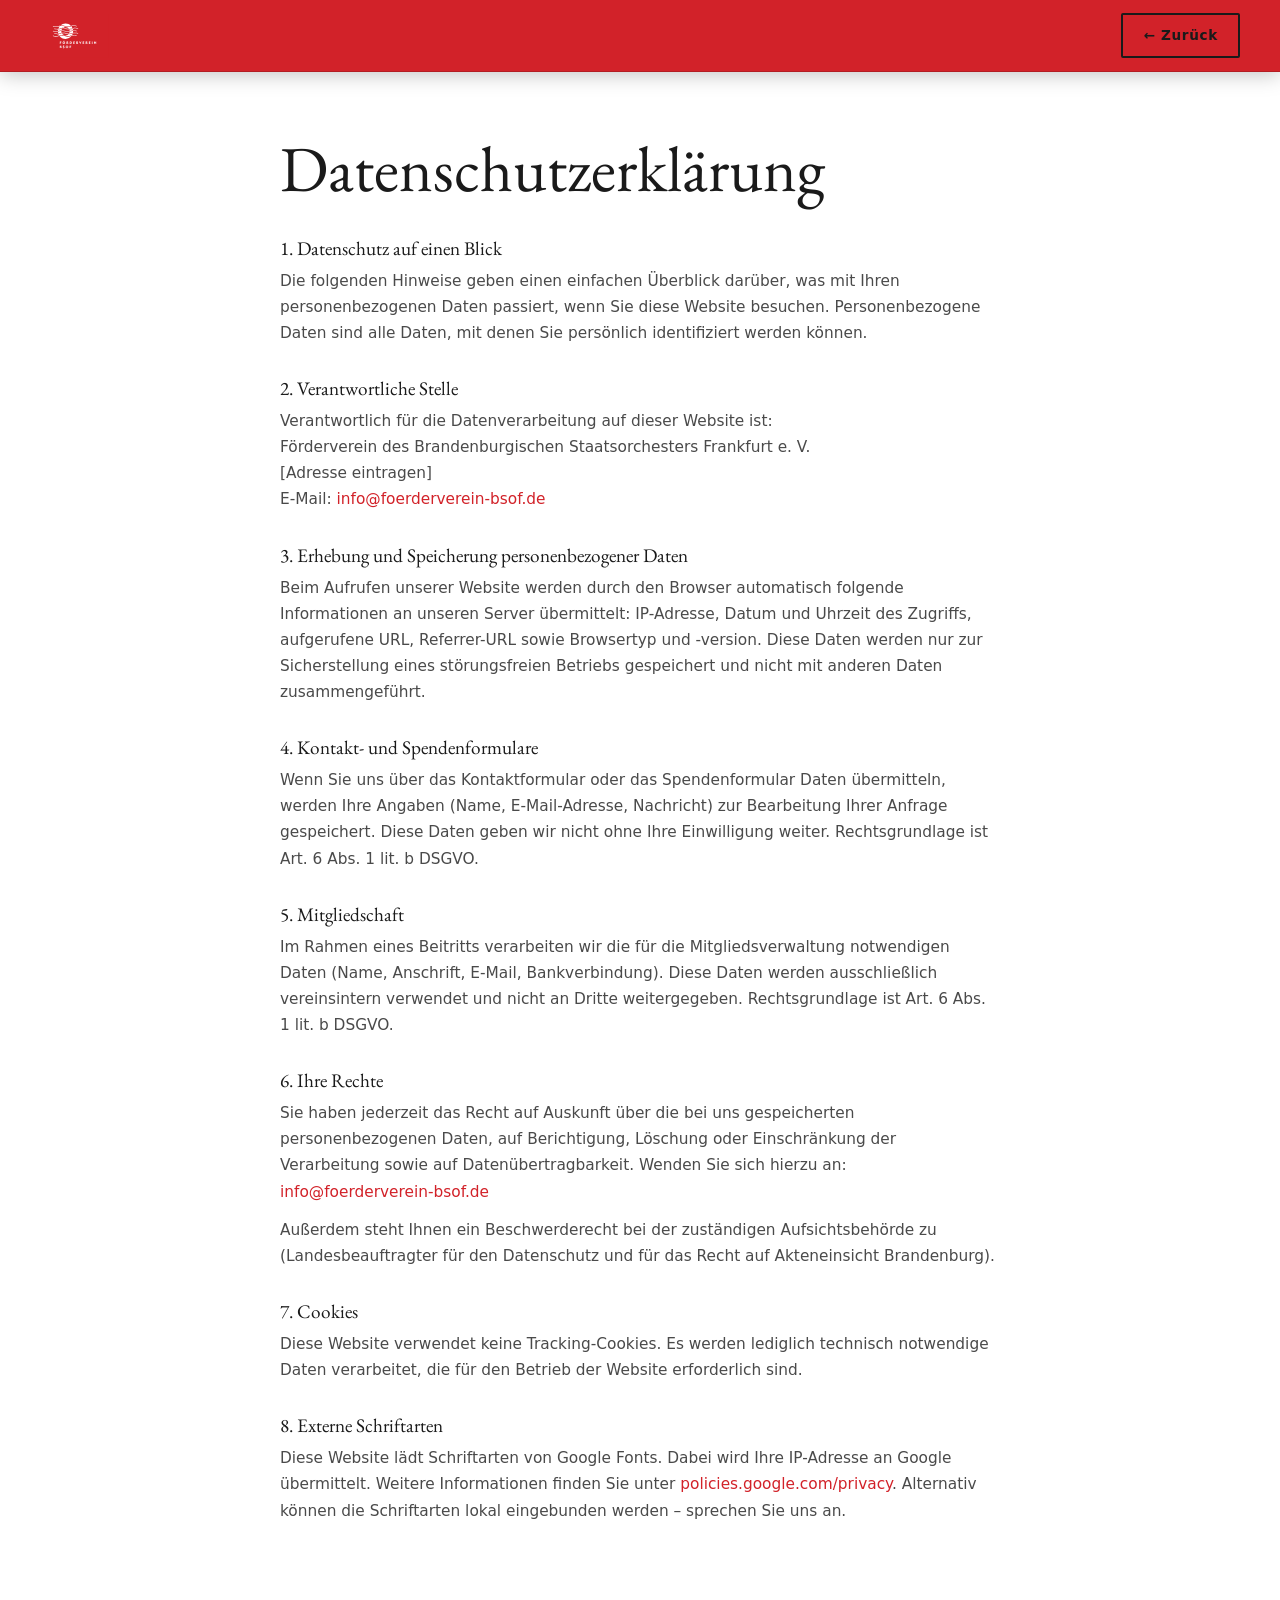
==== datenschutz.html @ 40643393 "Website erstellt" ====
<!DOCTYPE html>
<html lang="de">
<head>
  <meta charset="UTF-8">
  <meta name="viewport" content="width=device-width, initial-scale=1.0">
  <title>Datenschutz – Förderverein BSOF</title>
  <link rel="stylesheet" href="css/style.css">
  <link href="https://fonts.googleapis.com/css2?family=EB+Garamond:ital,wght@0,400;0,600;1,400&display=swap" rel="stylesheet">
  <style>
    h1, h2, h3 { font-family: 'EB Garamond', Georgia, serif; }
    .legal-page { padding-top: calc(var(--nav-h) + 60px); padding-bottom: 80px; }
    .legal-page h1 { margin-bottom: 2rem; }
    .legal-page h2 { font-size: 1.2rem; margin: 2rem 0 0.5rem; }
    .legal-page p { color: var(--mid); margin-bottom: 0.75rem; line-height: 1.7; }
    .legal-page a { color: var(--red); }
  </style>
</head>
<body>
<nav class="site-nav scrolled">
  <div class="container nav-inner">
    <a href="index.html" class="nav-logo">
      <img src="images/logo.svg" alt="Förderverein BSOF Logo" style="height:44px;width:auto;">
    </a>
    <a href="index.html" class="btn btn-outline-dark" style="font-size:0.85rem;padding:0.6rem 1.25rem;">← Zurück</a>
  </div>
</nav>

<main class="legal-page">
  <div class="container" style="max-width:720px;">
    <h1>Datenschutzerklärung</h1>

    <h2>1. Datenschutz auf einen Blick</h2>
    <p>Die folgenden Hinweise geben einen einfachen Überblick darüber, was mit Ihren personenbezogenen Daten passiert, wenn Sie diese Website besuchen. Personenbezogene Daten sind alle Daten, mit denen Sie persönlich identifiziert werden können.</p>

    <h2>2. Verantwortliche Stelle</h2>
    <p>Verantwortlich für die Datenverarbeitung auf dieser Website ist:<br>
       Förderverein des Brandenburgischen Staatsorchesters Frankfurt e. V.<br>
       [Adresse eintragen]<br>
       E-Mail: <a href="mailto:info@foerderverein-bsof.de">info@foerderverein-bsof.de</a></p>

    <h2>3. Erhebung und Speicherung personenbezogener Daten</h2>
    <p>Beim Aufrufen unserer Website werden durch den Browser automatisch folgende Informationen an unseren Server übermittelt: IP-Adresse, Datum und Uhrzeit des Zugriffs, aufgerufene URL, Referrer-URL sowie Browsertyp und -version. Diese Daten werden nur zur Sicherstellung eines störungsfreien Betriebs gespeichert und nicht mit anderen Daten zusammengeführt.</p>

    <h2>4. Kontakt- und Spendenformulare</h2>
    <p>Wenn Sie uns über das Kontaktformular oder das Spendenformular Daten übermitteln, werden Ihre Angaben (Name, E-Mail-Adresse, Nachricht) zur Bearbeitung Ihrer Anfrage gespeichert. Diese Daten geben wir nicht ohne Ihre Einwilligung weiter. Rechtsgrundlage ist Art. 6 Abs. 1 lit. b DSGVO.</p>

    <h2>5. Mitgliedschaft</h2>
    <p>Im Rahmen eines Beitritts verarbeiten wir die für die Mitgliedsverwaltung notwendigen Daten (Name, Anschrift, E-Mail, Bankverbindung). Diese Daten werden ausschließlich vereinsintern verwendet und nicht an Dritte weitergegeben. Rechtsgrundlage ist Art. 6 Abs. 1 lit. b DSGVO.</p>

    <h2>6. Ihre Rechte</h2>
    <p>Sie haben jederzeit das Recht auf Auskunft über die bei uns gespeicherten personenbezogenen Daten, auf Berichtigung, Löschung oder Einschränkung der Verarbeitung sowie auf Datenübertragbarkeit. Wenden Sie sich hierzu an: <a href="mailto:info@foerderverein-bsof.de">info@foerderverein-bsof.de</a></p>
    <p>Außerdem steht Ihnen ein Beschwerderecht bei der zuständigen Aufsichtsbehörde zu (Landesbeauftragter für den Datenschutz und für das Recht auf Akteneinsicht Brandenburg).</p>

    <h2>7. Cookies</h2>
    <p>Diese Website verwendet keine Tracking-Cookies. Es werden lediglich technisch notwendige Daten verarbeitet, die für den Betrieb der Website erforderlich sind.</p>

    <h2>8. Externe Schriftarten</h2>
    <p>Diese Website lädt Schriftarten von Google Fonts. Dabei wird Ihre IP-Adresse an Google übermittelt. Weitere Informationen finden Sie unter <a href="https://policies.google.com/privacy" target="_blank" rel="noopener">policies.google.com/privacy</a>. Alternativ können die Schriftarten lokal eingebunden werden – sprechen Sie uns an.</p>
  </div>
</main>
</body>
</html>
---- css/style.css ----
/* ============================================
   Förderverein BSOF – Stylesheet
   ============================================ */

/* ── Reset & Base ── */
*, *::before, *::after { box-sizing: border-box; margin: 0; padding: 0; }

:root {
  --red:        #d22229;
  --red-dark:   #a81920;
  --red-light:  #e83040;
  --cream:      #F5F0E8;
  --cream-dark: #EDE6D8;
  --dark:       #1A1A1A;
  --mid:        #4A4A4A;
  --light:      #9A9A9A;
  --white:      #FFFFFF;
  --border:     #D8D0C4;

  --font-serif:  'Georgia', 'Times New Roman', serif;
  --font-sans:   'Segoe UI', system-ui, -apple-system, sans-serif;

  --nav-h: 72px;
  --section-pad: clamp(60px, 8vw, 120px);
  --max-w: 1200px;
}

html { scroll-behavior: smooth; font-size: 16px; }

body {
  font-family: var(--font-sans);
  color: var(--dark);
  background: var(--white);
  line-height: 1.6;
  -webkit-font-smoothing: antialiased;
}

img { display: block; max-width: 100%; height: auto; }
a { color: inherit; text-decoration: none; }
ul { list-style: none; }

.container {
  width: min(var(--max-w), 100% - 48px);
  margin-inline: auto;
}

/* ── Typography ── */
h1, h2, h3 { font-family: var(--font-serif); line-height: 1.15; }
h1 { font-size: clamp(2.4rem, 5vw, 4rem); font-weight: 400; }
.hero-content h1 { font-size: clamp(3.2rem, 9vw, 7.5rem); line-height: 1.05; }
h2 { font-size: clamp(1.8rem, 3.5vw, 2.8rem); font-weight: 400; }
h3 { font-size: clamp(1.2rem, 2vw, 1.6rem); font-weight: 600; }
p  { font-size: clamp(0.95rem, 1.2vw, 1.05rem); color: var(--mid); }

.section-label {
  font-size: 0.8rem;
  font-weight: 700;
  letter-spacing: 0.15em;
  text-transform: uppercase;
  color: var(--red);
  display: block;
  margin-bottom: 1rem;
}

/* ── Buttons ── */
.btn {
  display: inline-flex;
  align-items: center;
  gap: 0.5rem;
  padding: 0.85rem 2rem;
  border-radius: 2px;
  font-family: var(--font-sans);
  font-size: 0.9rem;
  font-weight: 600;
  letter-spacing: 0.05em;
  cursor: pointer;
  border: 2px solid transparent;
  transition: all 0.2s ease;
  white-space: nowrap;
}
.btn-primary {
  background: var(--red);
  color: var(--white);
  border-color: var(--red);
}
.btn-primary:hover { background: var(--red-dark); border-color: var(--red-dark); }
.btn-outline {
  background: transparent;
  color: var(--white);
  border-color: var(--white);
}
.btn-outline:hover { background: var(--white); color: var(--red); }
.btn-outline-dark {
  background: transparent;
  color: var(--dark);
  border-color: var(--dark);
}
.btn-outline-dark:hover { background: var(--dark); color: var(--white); }

/* ── Navigation ── */
.site-nav {
  position: fixed;
  top: 0; left: 0; right: 0;
  height: var(--nav-h);
  z-index: 1000;
  background: var(--red);
  border-bottom: 1px solid rgba(0,0,0,0.15);
  transition: box-shadow 0.3s;
}
.site-nav.scrolled {
  box-shadow: 0 2px 20px rgba(0,0,0,0.25);
}
.nav-inner {
  height: 100%;
  display: flex;
  align-items: center;
  justify-content: space-between;
  gap: 2rem;
}
.nav-logo {
  display: flex;
  align-items: center;
  gap: 0.75rem;
  flex-shrink: 0;
}
.nav-logo img {
  height: 44px;
  width: auto;
}
.nav-links {
  display: flex;
  align-items: center;
  gap: 2rem;
}
.nav-links a {
  font-size: 0.88rem;
  font-weight: 500;
  color: rgba(255,255,255,0.85);
  letter-spacing: 0.02em;
  position: relative;
  padding-bottom: 2px;
  transition: color 0.2s;
}
.nav-links a::after {
  content: '';
  position: absolute;
  bottom: 0; left: 0;
  width: 0; height: 2px;
  background: rgba(255,255,255,0.8);
  transition: width 0.25s ease;
}
.nav-links a:hover, .nav-links a.active { color: var(--white); }
.nav-links a:hover::after, .nav-links a.active::after { width: 100%; }
.nav-cta { margin-left: 0.5rem; }
.nav-cta.btn-primary {
  background: var(--white);
  color: var(--red);
  border-color: var(--white);
}
.nav-cta.btn-primary:hover {
  background: var(--cream);
  border-color: var(--cream);
}

.nav-hamburger {
  display: none;
  flex-direction: column;
  gap: 5px;
  cursor: pointer;
  padding: 4px;
  background: none;
  border: none;
}
.nav-hamburger span {
  display: block;
  width: 24px; height: 2px;
  background: var(--white);
  transition: all 0.3s;
}
.nav-hamburger.open span:nth-child(1) { transform: translateY(7px) rotate(45deg); }
.nav-hamburger.open span:nth-child(2) { opacity: 0; }
.nav-hamburger.open span:nth-child(3) { transform: translateY(-7px) rotate(-45deg); }

/* ── Hero ── */
.hero {
  position: relative;
  min-height: 100dvh;
  display: flex;
  align-items: flex-end;
  padding-bottom: clamp(60px, 8vw, 100px);
  overflow: hidden;
  background: var(--dark);
}
/* hero-bg kept for fallback */
.hero-bg {
  position: absolute;
  inset: 0;
  object-fit: cover;
  width: 100%;
  height: 100%;
  opacity: 0.45;
}

/* ── Hero Slideshow ── */
.hero-slides {
  position: absolute;
  inset: 0;
}
.hero-slide {
  position: absolute;
  inset: 0;
  background-size: cover;
  background-position: center;
  opacity: 0;
  transition: opacity 1.2s ease;
}
.hero-slide.active { opacity: 0.75; }
.hero-overlay {
  position: absolute;
  inset: 0;
  background: linear-gradient(
    to bottom,
    rgba(26,26,26,0.05) 0%,
    rgba(26,26,26,0.25) 50%,
    rgba(26,26,26,0.65) 100%
  );
}
.hero-content {
  position: relative;
  z-index: 2;
  color: var(--white);
}
.hero-content .section-label { color: rgba(255,255,255,0.7); }
.hero-content h1 {
  color: var(--white);
  max-width: 800px;
  margin-bottom: 1.25rem;
}
.hero-content p {
  color: rgba(255,255,255,0.8);
  font-size: clamp(1rem, 1.5vw, 1.15rem);
  max-width: 560px;
  margin-bottom: 2.5rem;
}
.hero-actions { display: flex; gap: 1rem; flex-wrap: wrap; }
.hero-scroll {
  position: absolute;
  bottom: 2rem;
  left: 50%;
  transform: translateX(-50%);
  z-index: 2;
  display: flex;
  flex-direction: column;
  align-items: center;
  gap: 0.5rem;
  color: rgba(255,255,255,0.5);
  font-size: 0.75rem;
  letter-spacing: 0.1em;
  text-transform: uppercase;
  animation: bounce 2s infinite;
}
.hero-scroll svg { width: 20px; height: 20px; }
@keyframes bounce {
  0%,100% { transform: translateX(-50%) translateY(0); }
  50% { transform: translateX(-50%) translateY(8px); }
}

/* ── Intro Strip ── */
.intro-strip {
  background: var(--red);
  padding: 1.5rem 0;
  color: var(--white);
}
.intro-strip-inner {
  display: flex;
  align-items: center;
  justify-content: space-between;
  gap: 2rem;
  flex-wrap: wrap;
}
.intro-strip p {
  color: rgba(255,255,255,0.9);
  font-size: 1rem;
  font-style: italic;
}
.intro-strip .btn-outline { font-size: 0.85rem; padding: 0.65rem 1.5rem; }

/* ── Section Shared ── */
section { padding: var(--section-pad) 0; }
.section-header { margin-bottom: clamp(2rem, 4vw, 3.5rem); }
.section-header h2 { margin-bottom: 1rem; }
.section-header p { max-width: 640px; }
.section-header.centered { text-align: center; }
.section-header.centered p { margin-inline: auto; }
.divider {
  width: 48px; height: 3px;
  background: var(--red);
  margin: 1.25rem 0;
}
.centered .divider { margin-inline: auto; }

/* ── Über uns ── */
.ueber-uns { background: var(--cream); }
.ueber-grid {
  display: grid;
  grid-template-columns: 1fr 1fr;
  gap: clamp(3rem, 6vw, 6rem);
  align-items: center;
}
.ueber-image {
  position: relative;
}
.ueber-image img {
  width: 100%;
  aspect-ratio: 4/3;
  object-fit: cover;
}
.ueber-image-badge {
  position: absolute;
  bottom: -1.5rem;
  right: -1.5rem;
  background: var(--red);
  color: var(--white);
  padding: 1.25rem 1.5rem;
  font-family: var(--font-serif);
  text-align: center;
  line-height: 1.2;
}
.ueber-image-badge strong { display: block; font-size: 2.5rem; }
.ueber-image-badge span { font-size: 0.8rem; letter-spacing: 0.08em; text-transform: uppercase; }
.ueber-text p + p { margin-top: 1rem; }
.ueber-text .btn { margin-top: 2rem; }

/* ── Ziele ── */
.ziele { background: var(--white); }
.ziele-grid {
  display: grid;
  grid-template-columns: repeat(3, 1fr);
  gap: 2rem;
}
.ziel-card {
  padding: 2rem;
  border: 1px solid var(--border);
  border-top: 3px solid var(--red);
  transition: box-shadow 0.25s, transform 0.25s;
}
.ziel-card:hover {
  box-shadow: 0 8px 32px rgba(0,0,0,0.08);
  transform: translateY(-4px);
}
.ziel-icon {
  width: 48px; height: 48px;
  background: var(--cream);
  border-radius: 50%;
  display: flex;
  align-items: center;
  justify-content: center;
  margin-bottom: 1.25rem;
}
.ziel-icon svg { width: 24px; height: 24px; color: var(--red); }
.ziel-card h3 { font-size: 1.1rem; margin-bottom: 0.75rem; color: var(--dark); }
.ziel-card p { font-size: 0.9rem; }

/* ── Projekte ── */
.projekte { background: var(--cream); }
.projekte-grid {
  display: grid;
  grid-template-columns: repeat(2, 1fr);
  gap: 2rem;
}
.projekt-card {
  background: var(--white);
  overflow: hidden;
  transition: box-shadow 0.25s;
}
.projekt-card:hover { box-shadow: 0 12px 40px rgba(0,0,0,0.1); }
.projekt-card-img {
  aspect-ratio: 16/9;
  overflow: hidden;
  background: var(--cream-dark);
}
.projekt-card-img img {
  width: 100%; height: 100%;
  object-fit: cover;
  transition: transform 0.4s ease;
}
.projekt-card:hover .projekt-card-img img { transform: scale(1.04); }
.projekt-card-img-placeholder {
  width: 100%; height: 100%;
  display: flex;
  align-items: center;
  justify-content: center;
  background: var(--cream-dark);
}
.projekt-card-img-placeholder svg { width: 48px; height: 48px; color: var(--border); }
.projekt-card-body { padding: 1.75rem; }
.projekt-tag {
  display: inline-block;
  background: var(--cream);
  color: var(--red);
  font-size: 0.75rem;
  font-weight: 700;
  letter-spacing: 0.1em;
  text-transform: uppercase;
  padding: 0.3rem 0.75rem;
  margin-bottom: 0.85rem;
}
.projekt-card-body h3 { font-size: 1.25rem; margin-bottom: 0.75rem; }
.projekt-card-body p { font-size: 0.9rem; margin-bottom: 1.25rem; }
.projekt-link {
  font-size: 0.85rem;
  font-weight: 600;
  color: var(--red);
  display: inline-flex;
  align-items: center;
  gap: 0.4rem;
  transition: gap 0.2s;
}
.projekt-link:hover { gap: 0.7rem; }

/* ── Mitglied werden ── */
.mitglied { background: var(--dark); color: var(--white); }
.mitglied .section-header h2 { color: var(--white); }
.mitglied .section-label { color: rgba(255,255,255,0.5); }
.mitglied .divider { background: var(--red-light); }
.mitglied-intro { color: rgba(255,255,255,0.75); max-width: 640px; margin-bottom: 3rem; }
.mitglied-tiers {
  display: grid;
  grid-template-columns: repeat(3, 1fr);
  gap: 1.5rem;
  margin-bottom: 3rem;
}
.tier-card {
  background: rgba(255,255,255,0.05);
  border: 1px solid rgba(255,255,255,0.1);
  padding: 2rem;
  position: relative;
  transition: background 0.25s, border-color 0.25s;
}
.tier-card:hover { background: rgba(255,255,255,0.08); }
.tier-card.featured {
  background: var(--red);
  border-color: var(--red);
}
.tier-badge {
  position: absolute;
  top: -1px; right: 2rem;
  background: var(--white);
  color: var(--red);
  font-size: 0.7rem;
  font-weight: 700;
  letter-spacing: 0.1em;
  text-transform: uppercase;
  padding: 0.3rem 0.75rem;
}
.tier-name {
  font-family: var(--font-serif);
  font-size: 1.3rem;
  color: var(--white);
  margin-bottom: 0.5rem;
}
.tier-price {
  font-size: 2rem;
  font-weight: 700;
  color: var(--white);
  margin-bottom: 0.25rem;
}
.tier-price span { font-size: 1rem; font-weight: 400; opacity: 0.7; }
.tier-desc {
  color: rgba(255,255,255,0.6);
  font-size: 0.85rem;
  margin-bottom: 1.5rem;
  padding-bottom: 1.5rem;
  border-bottom: 1px solid rgba(255,255,255,0.1);
}
.tier-card.featured .tier-desc { border-color: rgba(255,255,255,0.25); }
.tier-benefits { display: flex; flex-direction: column; gap: 0.75rem; margin-bottom: 2rem; }
.tier-benefit {
  display: flex;
  align-items: flex-start;
  gap: 0.6rem;
  font-size: 0.88rem;
  color: rgba(255,255,255,0.8);
}
.tier-benefit svg { width: 16px; height: 16px; flex-shrink: 0; margin-top: 2px; color: var(--red-light); }
.tier-card.featured .tier-benefit svg { color: rgba(255,255,255,0.9); }
.tier-btn {
  display: block;
  width: 100%;
  text-align: center;
  padding: 0.85rem;
  border: 1px solid rgba(255,255,255,0.3);
  color: var(--white);
  font-size: 0.9rem;
  font-weight: 600;
  letter-spacing: 0.04em;
  transition: all 0.2s;
  background: transparent;
  cursor: pointer;
}
.tier-btn:hover { background: rgba(255,255,255,0.1); }
.tier-card.featured .tier-btn {
  background: var(--white);
  color: var(--red);
  border-color: var(--white);
}
.tier-card.featured .tier-btn:hover { background: var(--cream); }

/* ── Spenden ── */
.spenden {
  background: var(--cream);
  position: relative;
  overflow: hidden;
}
.spenden::before {
  content: '';
  position: absolute;
  top: 0; left: 0; right: 0;
  height: 4px;
  background: linear-gradient(to right, var(--red-dark), var(--red-light));
}
.spenden-grid {
  display: grid;
  grid-template-columns: 1fr 1fr;
  gap: clamp(3rem, 6vw, 6rem);
  align-items: start;
}
.spenden-amounts {
  display: grid;
  grid-template-columns: repeat(3, 1fr);
  gap: 0.75rem;
  margin: 1.5rem 0;
}
.amount-btn {
  padding: 0.85rem 0.5rem;
  border: 2px solid var(--border);
  background: var(--white);
  font-size: 1rem;
  font-weight: 600;
  color: var(--dark);
  cursor: pointer;
  text-align: center;
  transition: all 0.2s;
  font-family: var(--font-sans);
}
.amount-btn:hover, .amount-btn.active {
  border-color: var(--red);
  color: var(--red);
  background: rgba(176,16,32,0.04);
}
.spenden-form { display: flex; flex-direction: column; gap: 1rem; }
.form-group { display: flex; flex-direction: column; gap: 0.4rem; }
.form-group label {
  font-size: 0.85rem;
  font-weight: 600;
  color: var(--dark);
  letter-spacing: 0.03em;
}
.form-group input, .form-group select, .form-group textarea {
  padding: 0.85rem 1rem;
  border: 1px solid var(--border);
  background: var(--white);
  font-family: var(--font-sans);
  font-size: 0.95rem;
  color: var(--dark);
  outline: none;
  transition: border-color 0.2s;
  border-radius: 0;
  width: 100%;
}
.form-group input:focus, .form-group select:focus, .form-group textarea:focus {
  border-color: var(--red);
}
.form-row { display: grid; grid-template-columns: 1fr 1fr; gap: 1rem; }
.form-note { font-size: 0.8rem; color: var(--light); }
.spenden-info h3 { margin-bottom: 1rem; }
.spenden-info p { margin-bottom: 1rem; }
.spenden-facts {
  display: flex;
  flex-direction: column;
  gap: 1rem;
  margin-top: 2rem;
}
.spenden-fact {
  display: flex;
  gap: 1rem;
  align-items: flex-start;
}
.spenden-fact-num {
  font-family: var(--font-serif);
  font-size: 2rem;
  color: var(--red);
  line-height: 1;
  flex-shrink: 0;
  width: 3.5rem;
}
.spenden-fact-text h4 { font-size: 0.9rem; margin-bottom: 0.25rem; }
.spenden-fact-text p { font-size: 0.85rem; }

/* ── Grußwort ── */
.grusswort { background: var(--white); }
.grusswort-inner {
  display: grid;
  grid-template-columns: 1fr 2fr;
  gap: clamp(3rem, 6vw, 6rem);
  align-items: start;
}
.grusswort-person img {
  width: 100%;
  aspect-ratio: 3/4;
  object-fit: cover;
  margin-bottom: 1.25rem;
}
.grusswort-person-placeholder {
  width: 100%;
  aspect-ratio: 3/4;
  background: var(--cream);
  display: flex;
  align-items: center;
  justify-content: center;
  margin-bottom: 1.25rem;
}
.grusswort-person-placeholder svg { width: 64px; height: 64px; color: var(--border); }
.grusswort-person h4 { font-size: 1rem; margin-bottom: 0.25rem; }
.grusswort-person p { font-size: 0.85rem; }
.grusswort-quote {
  font-family: var(--font-serif);
  font-size: clamp(1.1rem, 2vw, 1.4rem);
  line-height: 1.6;
  color: var(--dark);
  font-style: italic;
  border-left: 3px solid var(--red);
  padding-left: 2rem;
  margin-bottom: 2rem;
}
.grusswort-text p + p { margin-top: 1rem; }
.grusswort-sig {
  margin-top: 2rem;
  font-style: italic;
  color: var(--mid);
}

/* ── Kontakt ── */
.kontakt { background: var(--cream); }
.kontakt-grid {
  display: grid;
  grid-template-columns: 1fr 1fr;
  gap: clamp(3rem, 6vw, 6rem);
}
.kontakt-info-block { margin-top: 2rem; }
.kontakt-info-block h4 {
  font-size: 0.8rem;
  font-weight: 700;
  letter-spacing: 0.12em;
  text-transform: uppercase;
  color: var(--red);
  margin-bottom: 0.5rem;
}
.kontakt-info-block p { font-size: 0.95rem; }
.kontakt-info-block a { color: var(--red); text-decoration: underline; }
.kontakt-form { display: flex; flex-direction: column; gap: 1rem; }
.kontakt-simple {
  display: grid;
  grid-template-columns: repeat(3, 1fr);
  gap: 2rem;
  margin-top: 2.5rem;
}
.kontakt-card {
  background: var(--white);
  border: 1px solid var(--border);
  border-radius: 8px;
  padding: 2rem 1.75rem;
}
.kontakt-card h4 {
  font-size: 0.75rem;
  font-weight: 700;
  letter-spacing: 0.1em;
  text-transform: uppercase;
  color: var(--red);
  margin-bottom: 0.75rem;
}
.kontakt-card p { font-size: 0.95rem; color: var(--mid); line-height: 1.7; }
.kontakt-card a { color: var(--red); text-decoration: underline; }
.kontakt-card--centered {
  display: flex;
  flex-direction: column;
  align-items: center;
  justify-content: center;
  text-align: center;
}
.kontakt-card-link {
  display: block;
  font-size: clamp(1rem, 2vw, 1.35rem);
  font-weight: 600;
  color: var(--red);
  text-decoration: none;
  word-break: break-all;
  margin-top: 0.5rem;
}
.kontakt-card-link:hover { text-decoration: underline; }

/* ── Footer ── */
.site-footer {
  background: var(--dark);
  color: var(--white);
  padding: 3rem 0 1.5rem;
}
.footer-top {
  display: grid;
  grid-template-columns: 1.5fr 1fr 1fr 1fr;
  gap: 2rem;
  padding-bottom: 2.5rem;
  border-bottom: 1px solid rgba(255,255,255,0.1);
  margin-bottom: 1.5rem;
}
.footer-brand img { height: 40px; margin-bottom: 1rem; }
.footer-brand p { font-size: 0.85rem; line-height: 1.6; max-width: 220px; }
.footer-col h5 {
  font-family: var(--font-serif);
  font-size: 0.95rem;
  color: var(--white);
  margin-bottom: 1rem;
}
.footer-col ul { display: flex; flex-direction: column; gap: 0.5rem; }
.footer-col ul a {
  font-size: 0.85rem;
  color: var(--white);
  transition: color 0.2s;
}
.footer-col ul a:hover { color: rgba(255,255,255,0.7); }
.footer-bottom {
  display: flex;
  align-items: center;
  justify-content: space-between;
  gap: 1rem;
  flex-wrap: wrap;
  font-size: 0.8rem;
}
.footer-bottom a { color: var(--white); transition: color 0.2s; }
.footer-bottom a:hover { color: rgba(255,255,255,0.7); }
.footer-legal { display: flex; gap: 1.5rem; }

/* ── Beitrittserklärung ── */
.beitritt-grid {
  display: grid;
  grid-template-columns: 1fr 1.2fr;
  gap: clamp(3rem, 6vw, 6rem);
  align-items: start;
}
.beitritt-info { color: rgba(255,255,255,0.8); }
.beitritt-info p { color: rgba(255,255,255,0.7); margin-bottom: 1rem; }
.beitritt-fee {
  background: rgba(255,255,255,0.08);
  border: 1px solid rgba(255,255,255,0.15);
  border-left: 3px solid var(--red-light);
  padding: 1.5rem;
  margin: 1.75rem 0;
}
.beitritt-fee .fee-amount {
  font-family: var(--font-serif);
  font-size: 3rem;
  color: var(--white);
  line-height: 1;
}
.beitritt-fee .fee-period { color: rgba(255,255,255,0.5); font-size: 0.9rem; }
.beitritt-fee .fee-note { color: rgba(255,255,255,0.6); font-size: 0.85rem; margin-top: 0.5rem; }
.beitritt-benefits { display: flex; flex-direction: column; gap: 0.7rem; margin-bottom: 1.75rem; }
.beitritt-benefit {
  display: flex; align-items: flex-start; gap: 0.6rem;
  color: rgba(255,255,255,0.75); font-size: 0.9rem;
}
.beitritt-benefit svg { width: 16px; height: 16px; flex-shrink: 0; margin-top: 3px; color: var(--red-light); }
.pdf-download {
  display: inline-flex;
  align-items: center;
  gap: 0.6rem;
  padding: 0.75rem 1.25rem;
  border: 1px solid rgba(255,255,255,0.25);
  color: rgba(255,255,255,0.8);
  font-size: 0.85rem;
  font-weight: 500;
  transition: all 0.2s;
  text-decoration: none;
}
.pdf-download:hover { background: rgba(255,255,255,0.08); color: var(--white); border-color: rgba(255,255,255,0.4); }
.pdf-download svg { width: 18px; height: 18px; flex-shrink: 0; }

.beitritt-form-wrap {
  background: rgba(255,255,255,0.05);
  border: 1px solid rgba(255,255,255,0.1);
  padding: 2rem;
}
.beitritt-form-title {
  font-family: var(--font-serif);
  font-size: 1.3rem;
  color: var(--white);
  margin-bottom: 1.5rem;
  padding-bottom: 1rem;
  border-bottom: 1px solid rgba(255,255,255,0.1);
}
.beitritt-form { display: flex; flex-direction: column; gap: 1rem; }
.beitritt-form .form-group label { color: rgba(255,255,255,0.7); }
.beitritt-form .form-group input {
  background: rgba(255,255,255,0.07);
  border-color: rgba(255,255,255,0.15);
  color: var(--white);
}
.beitritt-form .form-group input::placeholder { color: rgba(255,255,255,0.3); }
.beitritt-form .form-group input:focus { border-color: var(--red-light); background: rgba(255,255,255,0.1); }
.beitritt-konto {
  background: rgba(176,16,32,0.25);
  border: 1px solid rgba(176,16,32,0.4);
  padding: 1.25rem;
  margin-top: 0.5rem;
}
.beitritt-konto h5 {
  font-size: 0.75rem;
  font-weight: 700;
  letter-spacing: 0.12em;
  text-transform: uppercase;
  color: rgba(255,255,255,0.5);
  margin-bottom: 0.75rem;
}
.beitritt-konto-row {
  display: flex;
  justify-content: space-between;
  align-items: center;
  gap: 1rem;
  font-size: 0.88rem;
}
.beitritt-konto-row span:first-child { color: rgba(255,255,255,0.5); flex-shrink: 0; }
.beitritt-konto-row span:last-child { color: var(--white); font-weight: 600; text-align: right; font-family: monospace; letter-spacing: 0.05em; }
.beitritt-konto-row + .beitritt-konto-row { margin-top: 0.5rem; }
.beitritt-form .form-note { color: rgba(255,255,255,0.4); }

/* ── Bankverbindung Box (Spenden) ── */
.bank-box {
  background: var(--white);
  border: 1px solid var(--border);
  border-top: 3px solid var(--red);
  padding: 1.5rem;
  margin-top: 2rem;
}
.bank-box h4 {
  font-size: 0.75rem;
  font-weight: 700;
  letter-spacing: 0.12em;
  text-transform: uppercase;
  color: var(--red);
  margin-bottom: 1rem;
}
.bank-row {
  display: flex;
  justify-content: space-between;
  align-items: center;
  padding: 0.5rem 0;
  border-bottom: 1px solid var(--border);
  font-size: 0.9rem;
  gap: 1rem;
}
.bank-row:last-child { border-bottom: none; }
.bank-row .bank-label { color: var(--light); flex-shrink: 0; }
.bank-row .bank-value { font-weight: 600; color: var(--dark); text-align: right; font-family: monospace; letter-spacing: 0.04em; }
.bank-note { font-size: 0.8rem; color: var(--light); margin-top: 1rem; }

/* ── Simple Card Grid (Mitglied / Spenden) ── */
.simple-card-grid {
  display: grid;
  grid-template-columns: 1fr 1fr;
  gap: clamp(3rem, 6vw, 6rem);
  align-items: start;
}
.simple-intro {
  color: rgba(255,255,255,0.75);
  font-size: 1rem;
  margin-bottom: 1.5rem;
}
.info-card {
  background: rgba(255,255,255,0.05);
  border: 1px solid rgba(255,255,255,0.12);
  padding: 2rem;
}
.info-card--light {
  background: var(--white);
  border: 1px solid var(--border);
  border-top: 3px solid var(--red);
  padding: 2rem;
}
.info-card--light h3 { color: var(--dark); }
.info-card--light .bank-box { border: none; border-top: none; padding: 0; }

@media (max-width: 768px) {
  .simple-card-grid { grid-template-columns: 1fr; }
}

/* ── Wave Decoration ── */
.wave-deco {
  position: absolute;
  right: -2%;
  top: 8%;
  width: min(48%, 520px);
  opacity: 0.07;
  z-index: 1;
  pointer-events: none;
  color: var(--white);
}
.wave-deco svg { width: 100%; height: auto; }

.wave-divider {
  width: 100%;
  overflow: hidden;
  line-height: 0;
  color: var(--red);
}
.wave-divider svg { display: block; width: 100%; }

.section-wave-accent {
  position: absolute;
  right: 0; top: 0;
  width: min(300px, 30%);
  opacity: 0.04;
  pointer-events: none;
  color: var(--white);
}

/* ── Utility ── */
.sr-only {
  position: absolute; width: 1px; height: 1px;
  padding: 0; margin: -1px; overflow: hidden;
  clip: rect(0,0,0,0); border: 0;
}

/* ── Animations ── */
.fade-in {
  opacity: 0;
  transform: translateY(24px);
  transition: opacity 0.6s ease, transform 0.6s ease;
}
.fade-in.visible { opacity: 1; transform: none; }

/* ── Responsive ── */
@media (max-width: 1024px) {
  .ziele-grid { grid-template-columns: repeat(2, 1fr); }
  .mitglied-tiers { grid-template-columns: 1fr; max-width: 440px; }
  .footer-top { grid-template-columns: 1fr 1fr; }
}

@media (max-width: 768px) {
  :root { --nav-h: 64px; }
  .nav-links { display: none; flex-direction: column; position: absolute;
    top: var(--nav-h); left: 0; right: 0;
    background: var(--red); padding: 1.5rem 1.5rem;
    border-bottom: 1px solid rgba(255,255,255,0.15);
    gap: 1.25rem; box-shadow: 0 8px 24px rgba(0,0,0,0.2); }
  .nav-links.open { display: flex; }
  .nav-cta { display: none; }
  .nav-hamburger { display: flex; }

  .ueber-grid, .spenden-grid, .grusswort-inner,
  .kontakt-grid, .kontakt-simple, .projekte-grid, .beitritt-grid { grid-template-columns: 1fr; }
  .ueber-image-badge { bottom: -1rem; right: -0.5rem; }
  .ziele-grid { grid-template-columns: 1fr; }
  .spenden-amounts { grid-template-columns: repeat(3, 1fr); }
  .footer-top { grid-template-columns: 1fr 1fr; }
  .footer-brand { grid-column: 1/-1; }
  .intro-strip-inner { flex-direction: column; text-align: center; }
  .hero-actions { flex-direction: column; }
  .hero-actions .btn { width: 100%; justify-content: center; }
  .form-row { grid-template-columns: 1fr; }
}

@media (max-width: 480px) {
  .footer-top { grid-template-columns: 1fr; }
  .footer-legal { flex-direction: column; gap: 0.5rem; }
  .mitglied-tiers { max-width: 100%; }
}
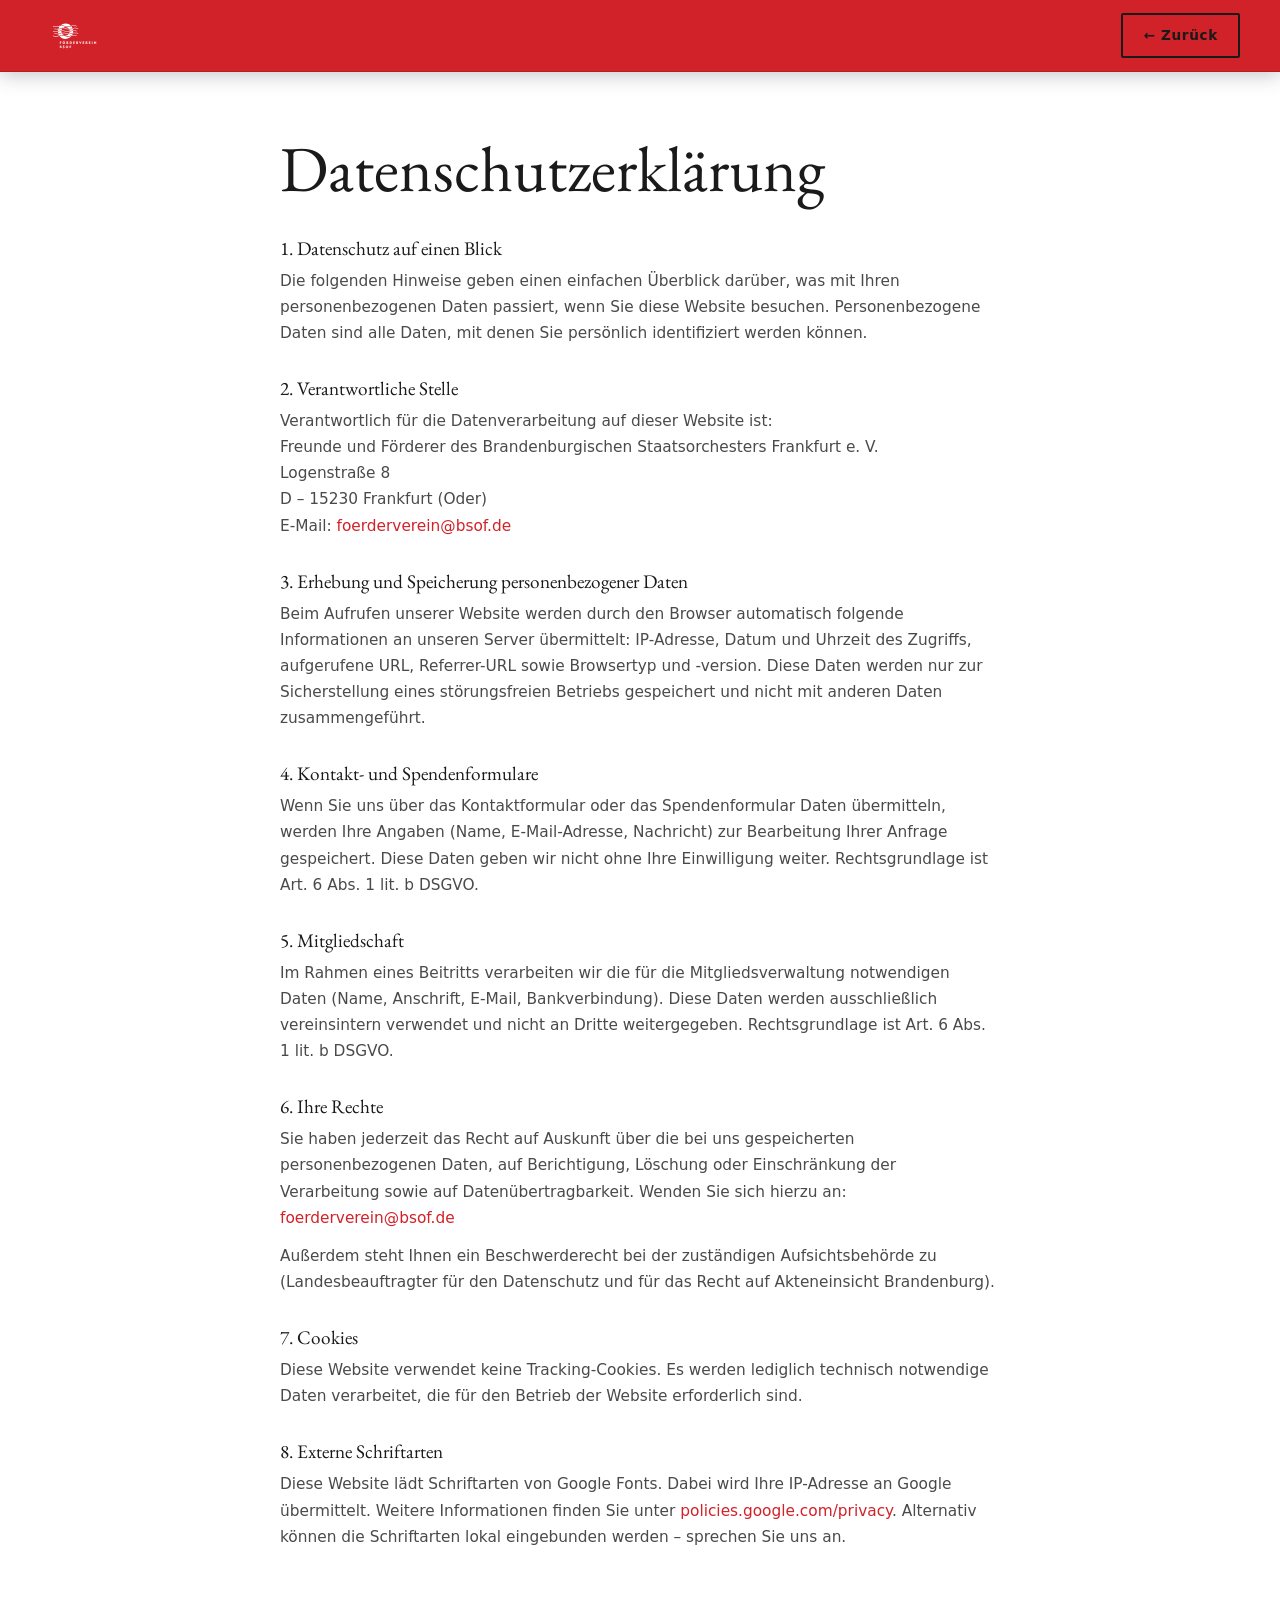
==== commit 25a7169a: "Handover update - Bugfixes: aria-expanded, kaputte Sätze, totes JS, E-Mail-Inkonsistenz - Adresse üb" ====
--- a/datenschutz.html
+++ b/datenschutz.html
@@ -34,9 +34,10 @@
 
     <h2>2. Verantwortliche Stelle</h2>
     <p>Verantwortlich für die Datenverarbeitung auf dieser Website ist:<br>
-       Förderverein des Brandenburgischen Staatsorchesters Frankfurt e. V.<br>
-       [Adresse eintragen]<br>
-       E-Mail: <a href="mailto:info@foerderverein-bsof.de">info@foerderverein-bsof.de</a></p>
+       Freunde und Förderer des Brandenburgischen Staatsorchesters Frankfurt e. V.<br>
+       Logenstraße 8<br>
+       D – 15230 Frankfurt (Oder)<br>
+       E-Mail: <a href="mailto:foerderverein@bsof.de">foerderverein@bsof.de</a></p>
 
     <h2>3. Erhebung und Speicherung personenbezogener Daten</h2>
     <p>Beim Aufrufen unserer Website werden durch den Browser automatisch folgende Informationen an unseren Server übermittelt: IP-Adresse, Datum und Uhrzeit des Zugriffs, aufgerufene URL, Referrer-URL sowie Browsertyp und -version. Diese Daten werden nur zur Sicherstellung eines störungsfreien Betriebs gespeichert und nicht mit anderen Daten zusammengeführt.</p>
@@ -48,7 +49,7 @@
     <p>Im Rahmen eines Beitritts verarbeiten wir die für die Mitgliedsverwaltung notwendigen Daten (Name, Anschrift, E-Mail, Bankverbindung). Diese Daten werden ausschließlich vereinsintern verwendet und nicht an Dritte weitergegeben. Rechtsgrundlage ist Art. 6 Abs. 1 lit. b DSGVO.</p>
 
     <h2>6. Ihre Rechte</h2>
-    <p>Sie haben jederzeit das Recht auf Auskunft über die bei uns gespeicherten personenbezogenen Daten, auf Berichtigung, Löschung oder Einschränkung der Verarbeitung sowie auf Datenübertragbarkeit. Wenden Sie sich hierzu an: <a href="mailto:info@foerderverein-bsof.de">info@foerderverein-bsof.de</a></p>
+    <p>Sie haben jederzeit das Recht auf Auskunft über die bei uns gespeicherten personenbezogenen Daten, auf Berichtigung, Löschung oder Einschränkung der Verarbeitung sowie auf Datenübertragbarkeit. Wenden Sie sich hierzu an: <a href="mailto:foerderverein@bsof.de">foerderverein@bsof.de</a></p>
     <p>Außerdem steht Ihnen ein Beschwerderecht bei der zuständigen Aufsichtsbehörde zu (Landesbeauftragter für den Datenschutz und für das Recht auf Akteneinsicht Brandenburg).</p>
 
     <h2>7. Cookies</h2>
--- a/css/style.css
+++ b/css/style.css
@@ -372,6 +372,7 @@
   background: var(--white);
   overflow: hidden;
   transition: box-shadow 0.25s;
+  position: relative;
 }
 .projekt-card:hover { box-shadow: 0 12px 40px rgba(0,0,0,0.1); }
 .projekt-card-img {
@@ -415,8 +416,16 @@
   align-items: center;
   gap: 0.4rem;
   transition: gap 0.2s;
+  text-decoration: none;
 }
 .projekt-link:hover { gap: 0.7rem; }
+/* Stretched link: ::after covers the entire .projekt-card (position:relative + overflow:hidden) */
+.projekt-link::after {
+  content: '';
+  position: absolute;
+  inset: 0;
+  z-index: 1;
+}
 
 /* ── Mitglied werden ── */
 .mitglied { background: var(--dark); color: var(--white); }
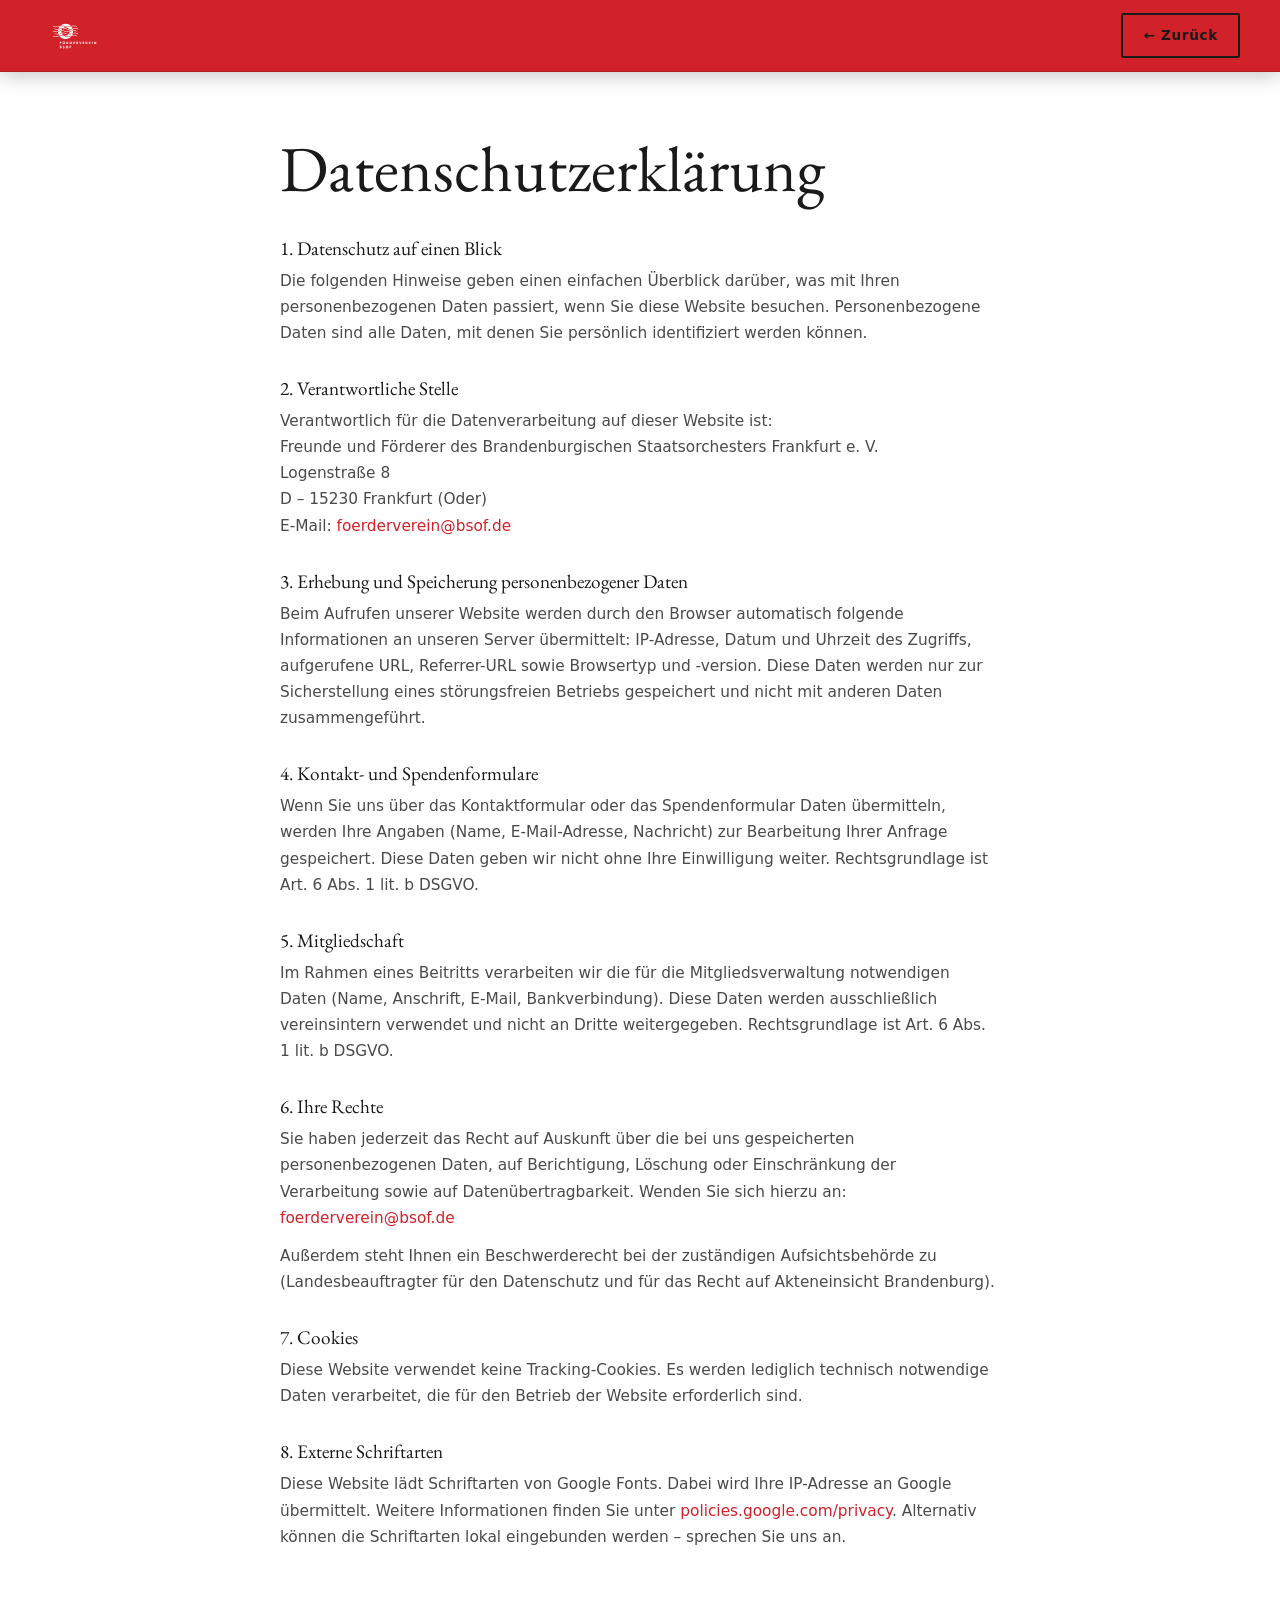
==== commit 20d2dda7: "Logo-Austausch, Hero-Optimierung & Spenden-Nav-Button - Neues Logo ohne Hintergrund in allen 10 HTML" ====
--- a/datenschutz.html
+++ b/datenschutz.html
@@ -19,7 +19,7 @@
 <nav class="site-nav scrolled">
   <div class="container nav-inner">
     <a href="index.html" class="nav-logo">
-      <img src="images/logo.svg" alt="Förderverein BSOF Logo" style="height:44px;width:auto;">
+      <img src="images/Logo%20ohne%20Hintergrund.svg" alt="Förderverein BSOF Logo" style="height:44px;width:auto;">
     </a>
     <a href="index.html" class="btn btn-outline-dark" style="font-size:0.85rem;padding:0.6rem 1.25rem;">← Zurück</a>
   </div>
--- a/css/style.css
+++ b/css/style.css
@@ -17,7 +17,7 @@
   --white:      #FFFFFF;
   --border:     #D8D0C4;
 
-  --font-serif:  'Georgia', 'Times New Roman', serif;
+  --font-serif:  'EB Garamond', 'Georgia', 'Times New Roman', serif;
   --font-sans:   'Segoe UI', system-ui, -apple-system, sans-serif;
 
   --nav-h: 72px;
@@ -25,7 +25,7 @@
   --max-w: 1200px;
 }
 
-html { scroll-behavior: smooth; font-size: 16px; }
+html { font-size: 16px; }
 
 body {
   font-family: var(--font-sans);
@@ -45,7 +45,11 @@
 }
 
 /* ── Typography ── */
-h1, h2, h3 { font-family: var(--font-serif); line-height: 1.15; }
+h1, h2, h3,
+.grusswort-quote,
+.footer-col h5,
+.ueber-image-badge { font-family: var(--font-serif); line-height: 1.15; }
+
 h1 { font-size: clamp(2.4rem, 5vw, 4rem); font-weight: 400; }
 .hero-content h1 { font-size: clamp(3.2rem, 9vw, 7.5rem); line-height: 1.05; }
 h2 { font-size: clamp(1.8rem, 3.5vw, 2.8rem); font-weight: 400; }
@@ -107,9 +111,7 @@
   border-bottom: 1px solid rgba(0,0,0,0.15);
   transition: box-shadow 0.3s;
 }
-.site-nav.scrolled {
-  box-shadow: 0 2px 20px rgba(0,0,0,0.25);
-}
+.site-nav.scrolled { box-shadow: 0 2px 20px rgba(0,0,0,0.25); }
 .nav-inner {
   height: 100%;
   display: flex;
@@ -123,10 +125,7 @@
   gap: 0.75rem;
   flex-shrink: 0;
 }
-.nav-logo img {
-  height: 44px;
-  width: auto;
-}
+.nav-logo img { height: 44px; width: auto; }
 .nav-links {
   display: flex;
   align-items: center;
@@ -151,7 +150,13 @@
 }
 .nav-links a:hover, .nav-links a.active { color: var(--white); }
 .nav-links a:hover::after, .nav-links a.active::after { width: 100%; }
-.nav-cta { margin-left: 0.5rem; }
+.nav-cta-group {
+  display: flex;
+  align-items: center;
+  gap: 0.5rem;
+  margin-left: 0.5rem;
+}
+.nav-cta { }
 .nav-cta.btn-primary {
   background: var(--white);
   color: var(--red);
@@ -161,7 +166,22 @@
   background: var(--cream);
   border-color: var(--cream);
 }
-
+.nav-cta-spenden {
+  border-color: rgba(255,255,255,0.7);
+  color: var(--white);
+}
+.nav-cta-spenden:hover {
+  background: rgba(255,255,255,0.15);
+  border-color: var(--white);
+}
+.site-nav.scrolled .nav-cta-spenden {
+  border-color: var(--red);
+  color: var(--red);
+}
+.site-nav.scrolled .nav-cta-spenden:hover {
+  background: var(--red);
+  color: var(--white);
+}
 .nav-hamburger {
   display: none;
   flex-direction: column;
@@ -191,21 +211,7 @@
   overflow: hidden;
   background: var(--dark);
 }
-/* hero-bg kept for fallback */
-.hero-bg {
-  position: absolute;
-  inset: 0;
-  object-fit: cover;
-  width: 100%;
-  height: 100%;
-  opacity: 0.45;
-}
-
-/* ── Hero Slideshow ── */
-.hero-slides {
-  position: absolute;
-  inset: 0;
-}
+.hero-slides { position: absolute; inset: 0; }
 .hero-slide {
   position: absolute;
   inset: 0;
@@ -231,6 +237,13 @@
   color: var(--white);
 }
 .hero-content .section-label { color: rgba(255,255,255,0.7); }
+.hero-logo {
+  height: 56px;
+  width: auto;
+  display: block;
+  opacity: 0.80;
+  margin-bottom: 1.25rem;
+}
 .hero-content h1 {
   color: var(--white);
   max-width: 800px;
@@ -262,8 +275,21 @@
 .hero-scroll svg { width: 20px; height: 20px; }
 @keyframes bounce {
   0%,100% { transform: translateX(-50%) translateY(0); }
-  50% { transform: translateX(-50%) translateY(8px); }
-}
+  50%      { transform: translateX(-50%) translateY(8px); }
+}
+
+/* ── Wave Decoration ── */
+.wave-deco {
+  position: absolute;
+  right: -2%;
+  top: 8%;
+  width: min(48%, 520px);
+  opacity: 0.07;
+  z-index: 1;
+  pointer-events: none;
+  color: var(--white);
+}
+.wave-deco svg { width: 100%; height: auto; }
 
 /* ── Intro Strip ── */
 .intro-strip {
@@ -307,9 +333,7 @@
   gap: clamp(3rem, 6vw, 6rem);
   align-items: center;
 }
-.ueber-image {
-  position: relative;
-}
+.ueber-image { position: relative; }
 .ueber-image img {
   width: 100%;
   aspect-ratio: 4/3;
@@ -325,6 +349,15 @@
   font-family: var(--font-serif);
   text-align: center;
   line-height: 1.2;
+}
+.ueber-image-badge em.badge-since {
+  font-style: normal;
+  font-size: 0.7rem;
+  letter-spacing: 0.12em;
+  text-transform: uppercase;
+  opacity: 0.75;
+  display: block;
+  margin-bottom: 0.15rem;
 }
 .ueber-image-badge strong { display: block; font-size: 2.5rem; }
 .ueber-image-badge span { font-size: 0.8rem; letter-spacing: 0.08em; text-transform: uppercase; }
@@ -365,7 +398,7 @@
 .projekte { background: var(--cream); }
 .projekte-grid {
   display: grid;
-  grid-template-columns: repeat(2, 1fr);
+  grid-template-columns: repeat(3, 1fr);
   gap: 2rem;
 }
 .projekt-card {
@@ -419,7 +452,7 @@
   text-decoration: none;
 }
 .projekt-link:hover { gap: 0.7rem; }
-/* Stretched link: ::after covers the entire .projekt-card (position:relative + overflow:hidden) */
+/* Stretched link – ::after covers the entire .projekt-card */
 .projekt-link::after {
   content: '';
   position: absolute;
@@ -432,88 +465,29 @@
 .mitglied .section-header h2 { color: var(--white); }
 .mitglied .section-label { color: rgba(255,255,255,0.5); }
 .mitglied .divider { background: var(--red-light); }
-.mitglied-intro { color: rgba(255,255,255,0.75); max-width: 640px; margin-bottom: 3rem; }
-.mitglied-tiers {
-  display: grid;
-  grid-template-columns: repeat(3, 1fr);
-  gap: 1.5rem;
-  margin-bottom: 3rem;
-}
-.tier-card {
-  background: rgba(255,255,255,0.05);
-  border: 1px solid rgba(255,255,255,0.1);
-  padding: 2rem;
-  position: relative;
-  transition: background 0.25s, border-color 0.25s;
-}
-.tier-card:hover { background: rgba(255,255,255,0.08); }
-.tier-card.featured {
-  background: var(--red);
-  border-color: var(--red);
-}
-.tier-badge {
-  position: absolute;
-  top: -1px; right: 2rem;
-  background: var(--white);
-  color: var(--red);
-  font-size: 0.7rem;
-  font-weight: 700;
-  letter-spacing: 0.1em;
-  text-transform: uppercase;
-  padding: 0.3rem 0.75rem;
-}
-.tier-name {
+
+/* ── Beitrittsbereich ── */
+.beitritt-fee {
+  background: rgba(255,255,255,0.08);
+  border: 1px solid rgba(255,255,255,0.15);
+  border-left: 3px solid var(--red-light);
+  padding: 1.5rem;
+  margin: 1.75rem 0;
+}
+.beitritt-fee .fee-amount {
   font-family: var(--font-serif);
-  font-size: 1.3rem;
-  color: var(--white);
-  margin-bottom: 0.5rem;
-}
-.tier-price {
-  font-size: 2rem;
-  font-weight: 700;
-  color: var(--white);
-  margin-bottom: 0.25rem;
-}
-.tier-price span { font-size: 1rem; font-weight: 400; opacity: 0.7; }
-.tier-desc {
-  color: rgba(255,255,255,0.6);
-  font-size: 0.85rem;
-  margin-bottom: 1.5rem;
-  padding-bottom: 1.5rem;
-  border-bottom: 1px solid rgba(255,255,255,0.1);
-}
-.tier-card.featured .tier-desc { border-color: rgba(255,255,255,0.25); }
-.tier-benefits { display: flex; flex-direction: column; gap: 0.75rem; margin-bottom: 2rem; }
-.tier-benefit {
-  display: flex;
-  align-items: flex-start;
-  gap: 0.6rem;
-  font-size: 0.88rem;
-  color: rgba(255,255,255,0.8);
-}
-.tier-benefit svg { width: 16px; height: 16px; flex-shrink: 0; margin-top: 2px; color: var(--red-light); }
-.tier-card.featured .tier-benefit svg { color: rgba(255,255,255,0.9); }
-.tier-btn {
-  display: block;
-  width: 100%;
-  text-align: center;
-  padding: 0.85rem;
-  border: 1px solid rgba(255,255,255,0.3);
-  color: var(--white);
-  font-size: 0.9rem;
-  font-weight: 600;
-  letter-spacing: 0.04em;
-  transition: all 0.2s;
-  background: transparent;
-  cursor: pointer;
-}
-.tier-btn:hover { background: rgba(255,255,255,0.1); }
-.tier-card.featured .tier-btn {
-  background: var(--white);
-  color: var(--red);
-  border-color: var(--white);
-}
-.tier-card.featured .tier-btn:hover { background: var(--cream); }
+  font-size: 3rem;
+  color: var(--white);
+  line-height: 1;
+}
+.beitritt-fee .fee-period { color: rgba(255,255,255,0.5); font-size: 0.9rem; }
+.beitritt-fee .fee-note { color: rgba(255,255,255,0.6); font-size: 0.85rem; margin-top: 0.5rem; }
+.beitritt-benefits { display: flex; flex-direction: column; gap: 0.7rem; margin-bottom: 1.75rem; }
+.beitritt-benefit {
+  display: flex; align-items: flex-start; gap: 0.6rem;
+  color: rgba(255,255,255,0.75); font-size: 0.9rem;
+}
+.beitritt-benefit svg { width: 16px; height: 16px; flex-shrink: 0; margin-top: 3px; color: var(--red-light); }
 
 /* ── Spenden ── */
 .spenden {
@@ -528,83 +502,62 @@
   height: 4px;
   background: linear-gradient(to right, var(--red-dark), var(--red-light));
 }
-.spenden-grid {
+
+/* ── Bankverbindung Box ── */
+.bank-box {
+  background: var(--white);
+  border: 1px solid var(--border);
+  border-top: 3px solid var(--red);
+  padding: 1.5rem;
+  margin-top: 2rem;
+}
+.bank-box h4 {
+  font-size: 0.75rem;
+  font-weight: 700;
+  letter-spacing: 0.12em;
+  text-transform: uppercase;
+  color: var(--red);
+  margin-bottom: 1rem;
+}
+.bank-row {
+  display: flex;
+  justify-content: space-between;
+  align-items: center;
+  padding: 0.5rem 0;
+  border-bottom: 1px solid var(--border);
+  font-size: 0.9rem;
+  gap: 1rem;
+}
+.bank-row:last-child { border-bottom: none; }
+.bank-row .bank-label { color: var(--light); flex-shrink: 0; }
+.bank-row .bank-value { font-weight: 600; color: var(--dark); text-align: right; font-family: monospace; letter-spacing: 0.04em; }
+.bank-note { font-size: 0.8rem; color: var(--light); margin-top: 1rem; }
+
+/* ── Simple Card Grid (Mitglied / Spenden) ── */
+.simple-card-grid {
   display: grid;
   grid-template-columns: 1fr 1fr;
   gap: clamp(3rem, 6vw, 6rem);
   align-items: start;
 }
-.spenden-amounts {
-  display: grid;
-  grid-template-columns: repeat(3, 1fr);
-  gap: 0.75rem;
-  margin: 1.5rem 0;
-}
-.amount-btn {
-  padding: 0.85rem 0.5rem;
-  border: 2px solid var(--border);
+.simple-intro {
+  color: rgba(255,255,255,0.75);
+  font-size: 1rem;
+  margin-bottom: 1.5rem;
+}
+.info-card {
+  background: rgba(255,255,255,0.05);
+  border: 1px solid rgba(255,255,255,0.12);
+  padding: 2rem;
+}
+.info-card--light {
   background: var(--white);
-  font-size: 1rem;
-  font-weight: 600;
-  color: var(--dark);
-  cursor: pointer;
-  text-align: center;
-  transition: all 0.2s;
-  font-family: var(--font-sans);
-}
-.amount-btn:hover, .amount-btn.active {
-  border-color: var(--red);
-  color: var(--red);
-  background: rgba(176,16,32,0.04);
-}
-.spenden-form { display: flex; flex-direction: column; gap: 1rem; }
-.form-group { display: flex; flex-direction: column; gap: 0.4rem; }
-.form-group label {
-  font-size: 0.85rem;
-  font-weight: 600;
-  color: var(--dark);
-  letter-spacing: 0.03em;
-}
-.form-group input, .form-group select, .form-group textarea {
-  padding: 0.85rem 1rem;
   border: 1px solid var(--border);
-  background: var(--white);
-  font-family: var(--font-sans);
-  font-size: 0.95rem;
-  color: var(--dark);
-  outline: none;
-  transition: border-color 0.2s;
-  border-radius: 0;
-  width: 100%;
-}
-.form-group input:focus, .form-group select:focus, .form-group textarea:focus {
-  border-color: var(--red);
-}
-.form-row { display: grid; grid-template-columns: 1fr 1fr; gap: 1rem; }
-.form-note { font-size: 0.8rem; color: var(--light); }
-.spenden-info h3 { margin-bottom: 1rem; }
-.spenden-info p { margin-bottom: 1rem; }
-.spenden-facts {
-  display: flex;
-  flex-direction: column;
-  gap: 1rem;
-  margin-top: 2rem;
-}
-.spenden-fact {
-  display: flex;
-  gap: 1rem;
-  align-items: flex-start;
-}
-.spenden-fact-num {
-  font-family: var(--font-serif);
-  font-size: 2rem;
-  color: var(--red);
-  line-height: 1;
-  flex-shrink: 0;
-  width: 3.5rem;
-}
-.spenden-fact-text h4 { font-size: 0.9rem; margin-bottom: 0.25rem; }
-.spenden-fact-text p { font-size: 0.85rem; }
+  border-top: 3px solid var(--red);
+  padding: 2rem;
+}
+.info-card--light h3 { color: var(--dark); }
+.info-card--light .bank-box { border: none; border-top: none; padding: 0; }
 
 /* ── Grußwort ── */
 .grusswort { background: var(--white); }
@@ -633,7 +586,6 @@
 .grusswort-person h4 { font-size: 1rem; margin-bottom: 0.25rem; }
 .grusswort-person p { font-size: 0.85rem; }
 .grusswort-quote {
-  font-family: var(--font-serif);
   font-size: clamp(1.1rem, 2vw, 1.4rem);
   line-height: 1.6;
   color: var(--dark);
@@ -651,23 +603,6 @@
 
 /* ── Kontakt ── */
 .kontakt { background: var(--cream); }
-.kontakt-grid {
-  display: grid;
-  grid-template-columns: 1fr 1fr;
-  gap: clamp(3rem, 6vw, 6rem);
-}
-.kontakt-info-block { margin-top: 2rem; }
-.kontakt-info-block h4 {
-  font-size: 0.8rem;
-  font-weight: 700;
-  letter-spacing: 0.12em;
-  text-transform: uppercase;
-  color: var(--red);
-  margin-bottom: 0.5rem;
-}
-.kontakt-info-block p { font-size: 0.95rem; }
-.kontakt-info-block a { color: var(--red); text-decoration: underline; }
-.kontakt-form { display: flex; flex-direction: column; gap: 1rem; }
 .kontakt-simple {
   display: grid;
   grid-template-columns: repeat(3, 1fr);
@@ -725,7 +660,6 @@
 .footer-brand img { height: 40px; margin-bottom: 1rem; }
 .footer-brand p { font-size: 0.85rem; line-height: 1.6; max-width: 220px; }
 .footer-col h5 {
-  font-family: var(--font-serif);
   font-size: 0.95rem;
   color: var(--white);
   margin-bottom: 1rem;
@@ -748,189 +682,6 @@
 .footer-bottom a { color: var(--white); transition: color 0.2s; }
 .footer-bottom a:hover { color: rgba(255,255,255,0.7); }
 .footer-legal { display: flex; gap: 1.5rem; }
-
-/* ── Beitrittserklärung ── */
-.beitritt-grid {
-  display: grid;
-  grid-template-columns: 1fr 1.2fr;
-  gap: clamp(3rem, 6vw, 6rem);
-  align-items: start;
-}
-.beitritt-info { color: rgba(255,255,255,0.8); }
-.beitritt-info p { color: rgba(255,255,255,0.7); margin-bottom: 1rem; }
-.beitritt-fee {
-  background: rgba(255,255,255,0.08);
-  border: 1px solid rgba(255,255,255,0.15);
-  border-left: 3px solid var(--red-light);
-  padding: 1.5rem;
-  margin: 1.75rem 0;
-}
-.beitritt-fee .fee-amount {
-  font-family: var(--font-serif);
-  font-size: 3rem;
-  color: var(--white);
-  line-height: 1;
-}
-.beitritt-fee .fee-period { color: rgba(255,255,255,0.5); font-size: 0.9rem; }
-.beitritt-fee .fee-note { color: rgba(255,255,255,0.6); font-size: 0.85rem; margin-top: 0.5rem; }
-.beitritt-benefits { display: flex; flex-direction: column; gap: 0.7rem; margin-bottom: 1.75rem; }
-.beitritt-benefit {
-  display: flex; align-items: flex-start; gap: 0.6rem;
-  color: rgba(255,255,255,0.75); font-size: 0.9rem;
-}
-.beitritt-benefit svg { width: 16px; height: 16px; flex-shrink: 0; margin-top: 3px; color: var(--red-light); }
-.pdf-download {
-  display: inline-flex;
-  align-items: center;
-  gap: 0.6rem;
-  padding: 0.75rem 1.25rem;
-  border: 1px solid rgba(255,255,255,0.25);
-  color: rgba(255,255,255,0.8);
-  font-size: 0.85rem;
-  font-weight: 500;
-  transition: all 0.2s;
-  text-decoration: none;
-}
-.pdf-download:hover { background: rgba(255,255,255,0.08); color: var(--white); border-color: rgba(255,255,255,0.4); }
-.pdf-download svg { width: 18px; height: 18px; flex-shrink: 0; }
-
-.beitritt-form-wrap {
-  background: rgba(255,255,255,0.05);
-  border: 1px solid rgba(255,255,255,0.1);
-  padding: 2rem;
-}
-.beitritt-form-title {
-  font-family: var(--font-serif);
-  font-size: 1.3rem;
-  color: var(--white);
-  margin-bottom: 1.5rem;
-  padding-bottom: 1rem;
-  border-bottom: 1px solid rgba(255,255,255,0.1);
-}
-.beitritt-form { display: flex; flex-direction: column; gap: 1rem; }
-.beitritt-form .form-group label { color: rgba(255,255,255,0.7); }
-.beitritt-form .form-group input {
-  background: rgba(255,255,255,0.07);
-  border-color: rgba(255,255,255,0.15);
-  color: var(--white);
-}
-.beitritt-form .form-group input::placeholder { color: rgba(255,255,255,0.3); }
-.beitritt-form .form-group input:focus { border-color: var(--red-light); background: rgba(255,255,255,0.1); }
-.beitritt-konto {
-  background: rgba(176,16,32,0.25);
-  border: 1px solid rgba(176,16,32,0.4);
-  padding: 1.25rem;
-  margin-top: 0.5rem;
-}
-.beitritt-konto h5 {
-  font-size: 0.75rem;
-  font-weight: 700;
-  letter-spacing: 0.12em;
-  text-transform: uppercase;
-  color: rgba(255,255,255,0.5);
-  margin-bottom: 0.75rem;
-}
-.beitritt-konto-row {
-  display: flex;
-  justify-content: space-between;
-  align-items: center;
-  gap: 1rem;
-  font-size: 0.88rem;
-}
-.beitritt-konto-row span:first-child { color: rgba(255,255,255,0.5); flex-shrink: 0; }
-.beitritt-konto-row span:last-child { color: var(--white); font-weight: 600; text-align: right; font-family: monospace; letter-spacing: 0.05em; }
-.beitritt-konto-row + .beitritt-konto-row { margin-top: 0.5rem; }
-.beitritt-form .form-note { color: rgba(255,255,255,0.4); }
-
-/* ── Bankverbindung Box (Spenden) ── */
-.bank-box {
-  background: var(--white);
-  border: 1px solid var(--border);
-  border-top: 3px solid var(--red);
-  padding: 1.5rem;
-  margin-top: 2rem;
-}
-.bank-box h4 {
-  font-size: 0.75rem;
-  font-weight: 700;
-  letter-spacing: 0.12em;
-  text-transform: uppercase;
-  color: var(--red);
-  margin-bottom: 1rem;
-}
-.bank-row {
-  display: flex;
-  justify-content: space-between;
-  align-items: center;
-  padding: 0.5rem 0;
-  border-bottom: 1px solid var(--border);
-  font-size: 0.9rem;
-  gap: 1rem;
-}
-.bank-row:last-child { border-bottom: none; }
-.bank-row .bank-label { color: var(--light); flex-shrink: 0; }
-.bank-row .bank-value { font-weight: 600; color: var(--dark); text-align: right; font-family: monospace; letter-spacing: 0.04em; }
-.bank-note { font-size: 0.8rem; color: var(--light); margin-top: 1rem; }
-
-/* ── Simple Card Grid (Mitglied / Spenden) ── */
-.simple-card-grid {
-  display: grid;
-  grid-template-columns: 1fr 1fr;
-  gap: clamp(3rem, 6vw, 6rem);
-  align-items: start;
-}
-.simple-intro {
-  color: rgba(255,255,255,0.75);
-  font-size: 1rem;
-  margin-bottom: 1.5rem;
-}
-.info-card {
-  background: rgba(255,255,255,0.05);
-  border: 1px solid rgba(255,255,255,0.12);
-  padding: 2rem;
-}
-.info-card--light {
-  background: var(--white);
-  border: 1px solid var(--border);
-  border-top: 3px solid var(--red);
-  padding: 2rem;
-}
-.info-card--light h3 { color: var(--dark); }
-.info-card--light .bank-box { border: none; border-top: none; padding: 0; }
-
-@media (max-width: 768px) {
-  .simple-card-grid { grid-template-columns: 1fr; }
-}
-
-/* ── Wave Decoration ── */
-.wave-deco {
-  position: absolute;
-  right: -2%;
-  top: 8%;
-  width: min(48%, 520px);
-  opacity: 0.07;
-  z-index: 1;
-  pointer-events: none;
-  color: var(--white);
-}
-.wave-deco svg { width: 100%; height: auto; }
-
-.wave-divider {
-  width: 100%;
-  overflow: hidden;
-  line-height: 0;
-  color: var(--red);
-}
-.wave-divider svg { display: block; width: 100%; }
-
-.section-wave-accent {
-  position: absolute;
-  right: 0; top: 0;
-  width: min(300px, 30%);
-  opacity: 0.04;
-  pointer-events: none;
-  color: var(--white);
-}
 
 /* ── Utility ── */
 .sr-only {
@@ -949,37 +700,39 @@
 
 /* ── Responsive ── */
 @media (max-width: 1024px) {
-  .ziele-grid { grid-template-columns: repeat(2, 1fr); }
-  .mitglied-tiers { grid-template-columns: 1fr; max-width: 440px; }
-  .footer-top { grid-template-columns: 1fr 1fr; }
+  .ziele-grid      { grid-template-columns: repeat(2, 1fr); }
+  .projekte-grid   { grid-template-columns: repeat(2, 1fr); }
+  .footer-top      { grid-template-columns: 1fr 1fr; }
 }
 
 @media (max-width: 768px) {
   :root { --nav-h: 64px; }
-  .nav-links { display: none; flex-direction: column; position: absolute;
+
+  .nav-links {
+    display: none; flex-direction: column; position: absolute;
     top: var(--nav-h); left: 0; right: 0;
     background: var(--red); padding: 1.5rem 1.5rem;
     border-bottom: 1px solid rgba(255,255,255,0.15);
-    gap: 1.25rem; box-shadow: 0 8px 24px rgba(0,0,0,0.2); }
+    gap: 1.25rem; box-shadow: 0 8px 24px rgba(0,0,0,0.2);
+  }
   .nav-links.open { display: flex; }
-  .nav-cta { display: none; }
-  .nav-hamburger { display: flex; }
-
-  .ueber-grid, .spenden-grid, .grusswort-inner,
-  .kontakt-grid, .kontakt-simple, .projekte-grid, .beitritt-grid { grid-template-columns: 1fr; }
+  .nav-cta-group  { display: none; }
+  .nav-hamburger  { display: flex; }
+
+  .ueber-grid, .grusswort-inner,
+  .kontakt-simple, .projekte-grid,
+  .simple-card-grid { grid-template-columns: 1fr; }
+
   .ueber-image-badge { bottom: -1rem; right: -0.5rem; }
   .ziele-grid { grid-template-columns: 1fr; }
-  .spenden-amounts { grid-template-columns: repeat(3, 1fr); }
   .footer-top { grid-template-columns: 1fr 1fr; }
   .footer-brand { grid-column: 1/-1; }
   .intro-strip-inner { flex-direction: column; text-align: center; }
   .hero-actions { flex-direction: column; }
   .hero-actions .btn { width: 100%; justify-content: center; }
-  .form-row { grid-template-columns: 1fr; }
 }
 
 @media (max-width: 480px) {
-  .footer-top { grid-template-columns: 1fr; }
-  .footer-legal { flex-direction: column; gap: 0.5rem; }
-  .mitglied-tiers { max-width: 100%; }
-}
+  .footer-top    { grid-template-columns: 1fr; }
+  .footer-legal  { flex-direction: column; gap: 0.5rem; }
+}
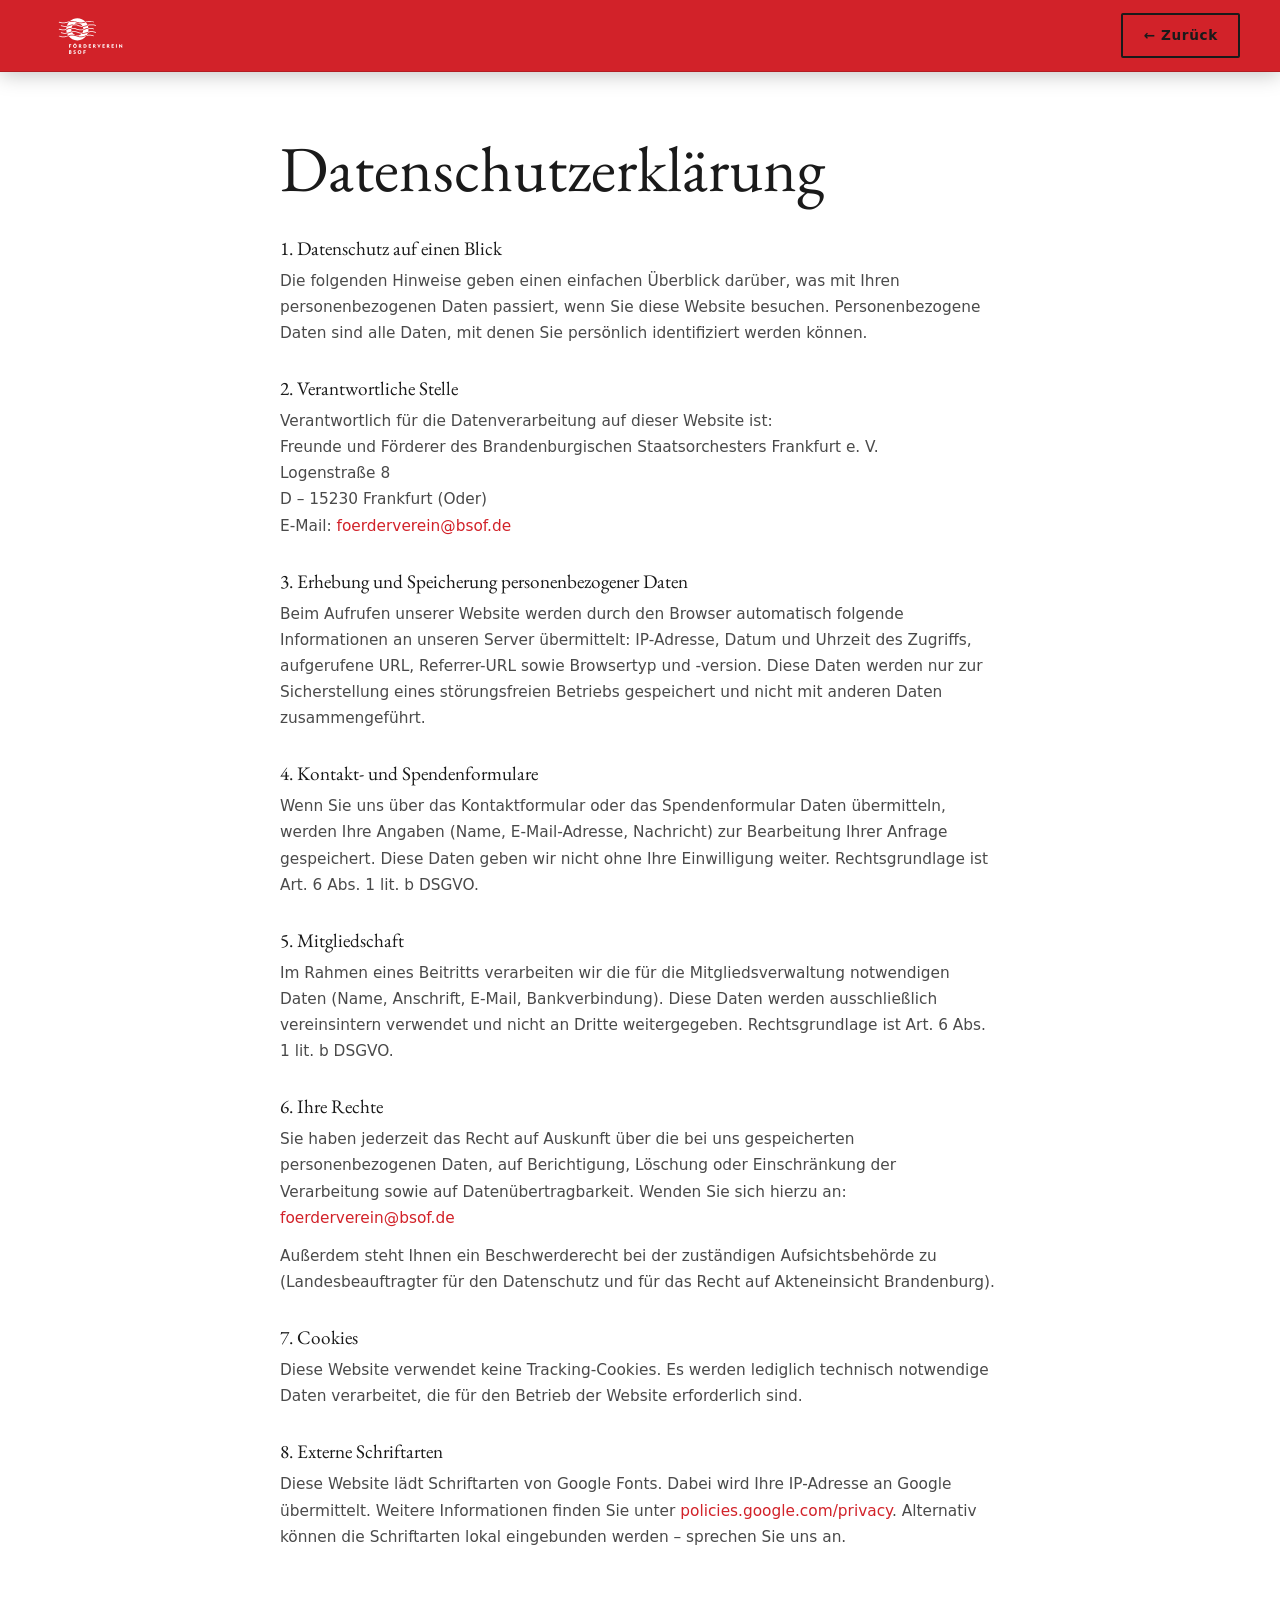
==== commit b84c7eb6: "Logo-Größe auf allen Unterseiten vereinheitlicht, alte SF-Seiten gelöscht Co-Authored-By: Claude Son" ====
--- a/datenschutz.html
+++ b/datenschutz.html
@@ -19,7 +19,7 @@
 <nav class="site-nav scrolled">
   <div class="container nav-inner">
     <a href="index.html" class="nav-logo">
-      <img src="images/Logo%20ohne%20Hintergrund.svg" alt="Förderverein BSOF Logo" style="height:44px;width:auto;">
+      <img src="images/Logo%20ohne%20Hintergrund.svg" alt="Förderverein BSOF Logo" style="height:64px;width:auto;">
     </a>
     <a href="index.html" class="btn btn-outline-dark" style="font-size:0.85rem;padding:0.6rem 1.25rem;">← Zurück</a>
   </div>
--- a/css/style.css
+++ b/css/style.css
@@ -125,7 +125,7 @@
   gap: 0.75rem;
   flex-shrink: 0;
 }
-.nav-logo img { height: 44px; width: auto; }
+.nav-logo img { height: 56px; width: auto; }
 .nav-links {
   display: flex;
   align-items: center;
@@ -238,11 +238,11 @@
 }
 .hero-content .section-label { color: rgba(255,255,255,0.7); }
 .hero-logo {
-  height: 56px;
+  height: clamp(5rem, 16vw, 8rem);
   width: auto;
   display: block;
-  opacity: 0.80;
-  margin-bottom: 1.25rem;
+  opacity: 0.85;
+  margin-bottom: 1.5rem;
 }
 .hero-content h1 {
   color: var(--white);
@@ -657,8 +657,8 @@
   border-bottom: 1px solid rgba(255,255,255,0.1);
   margin-bottom: 1.5rem;
 }
-.footer-brand img { height: 40px; margin-bottom: 1rem; }
-.footer-brand p { font-size: 0.85rem; line-height: 1.6; max-width: 220px; }
+.footer-brand img { height: 120px; margin-bottom: 1rem; }
+.footer-brand p { font-size: 0.85rem; line-height: 1.6; max-width: 280px; color: var(--white); }
 .footer-col h5 {
   font-size: 0.95rem;
   color: var(--white);
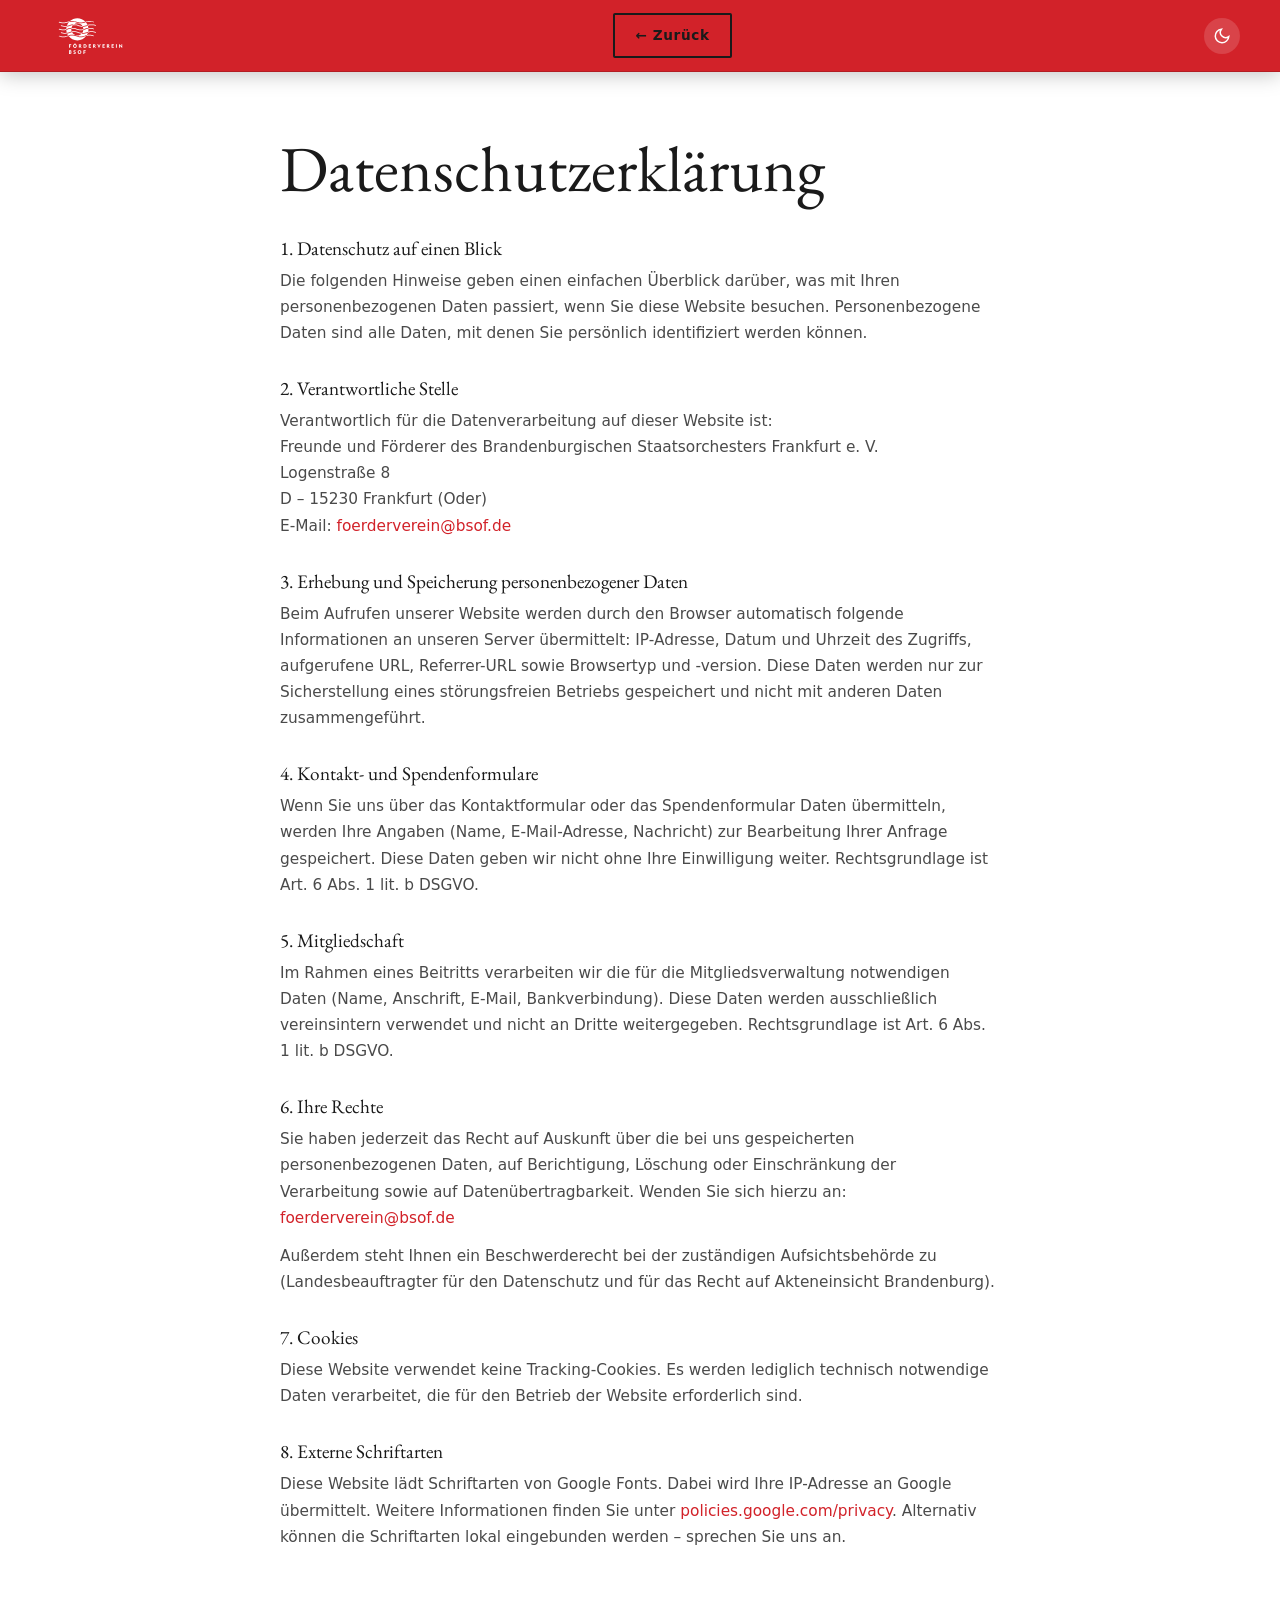
==== commit 059826fa: "Darkmode: Toggle-Button, CSS-Variablen, theme.js für alle Seiten Co-Authored-By: Claude Sonnet 4.6 <" ====
--- a/datenschutz.html
+++ b/datenschutz.html
@@ -5,6 +5,8 @@
   <meta name="viewport" content="width=device-width, initial-scale=1.0">
   <title>Datenschutz – Förderverein BSOF</title>
   <link rel="stylesheet" href="css/style.css">
+  <link rel="icon" type="image/svg+xml" href="favicon.svg">
+  <link rel="icon" type="image/png" sizes="96x96" href="favicon.png">
   <link href="https://fonts.googleapis.com/css2?family=EB+Garamond:ital,wght@0,400;0,600;1,400&display=swap" rel="stylesheet">
   <style>
     h1, h2, h3 { font-family: 'EB Garamond', Georgia, serif; }
@@ -22,6 +24,10 @@
       <img src="images/Logo%20ohne%20Hintergrund.svg" alt="Förderverein BSOF Logo" style="height:64px;width:auto;">
     </a>
     <a href="index.html" class="btn btn-outline-dark" style="font-size:0.85rem;padding:0.6rem 1.25rem;">← Zurück</a>
+      <button id="theme-toggle" class="theme-toggle" aria-label="Darkmode umschalten">
+      <svg class="icon-moon" width="18" height="18" viewBox="0 0 24 24" fill="none" stroke="currentColor" stroke-width="2"><path d="M21 12.79A9 9 0 1 1 11.21 3 7 7 0 0 0 21 12.79z"/></svg>
+      <svg class="icon-sun" width="18" height="18" viewBox="0 0 24 24" fill="none" stroke="currentColor" stroke-width="2"><circle cx="12" cy="12" r="5"/><line x1="12" y1="1" x2="12" y2="3"/><line x1="12" y1="21" x2="12" y2="23"/><line x1="4.22" y1="4.22" x2="5.64" y2="5.64"/><line x1="18.36" y1="18.36" x2="19.78" y2="19.78"/><line x1="1" y1="12" x2="3" y2="12"/><line x1="21" y1="12" x2="23" y2="12"/><line x1="4.22" y1="19.78" x2="5.64" y2="18.36"/><line x1="18.36" y1="5.64" x2="19.78" y2="4.22"/></svg>
+    </button>
   </div>
 </nav>
 
@@ -59,5 +65,6 @@
     <p>Diese Website lädt Schriftarten von Google Fonts. Dabei wird Ihre IP-Adresse an Google übermittelt. Weitere Informationen finden Sie unter <a href="https://policies.google.com/privacy" target="_blank" rel="noopener">policies.google.com/privacy</a>. Alternativ können die Schriftarten lokal eingebunden werden – sprechen Sie uns an.</p>
   </div>
 </main>
+<script src="js/theme.js"></script>
 </body>
 </html>
--- a/css/style.css
+++ b/css/style.css
@@ -174,14 +174,6 @@
   background: rgba(255,255,255,0.15);
   border-color: var(--white);
 }
-.site-nav.scrolled .nav-cta-spenden {
-  border-color: var(--red);
-  color: var(--red);
-}
-.site-nav.scrolled .nav-cta-spenden:hover {
-  background: var(--red);
-  color: var(--white);
-}
 .nav-hamburger {
   display: none;
   flex-direction: column;
@@ -204,10 +196,11 @@
 /* ── Hero ── */
 .hero {
   position: relative;
+  position: relative;
   min-height: 100dvh;
   display: flex;
   align-items: flex-end;
-  padding-bottom: clamp(60px, 8vw, 100px);
+  padding-bottom: 160px;
   overflow: hidden;
   background: var(--dark);
 }
@@ -705,9 +698,7 @@
   .footer-top      { grid-template-columns: 1fr 1fr; }
 }
 
-@media (max-width: 768px) {
-  :root { --nav-h: 64px; }
-
+@media (max-width: 1024px) {
   .nav-links {
     display: none; flex-direction: column; position: absolute;
     top: var(--nav-h); left: 0; right: 0;
@@ -718,6 +709,73 @@
   .nav-links.open { display: flex; }
   .nav-cta-group  { display: none; }
   .nav-hamburger  { display: flex; }
+}
+
+/* ══════════════════════════════════════════
+   DARK MODE
+══════════════════════════════════════════ */
+
+[data-theme="dark"] {
+  --cream:      #252018;
+  --cream-dark: #1e1a12;
+  --dark:       #e8e3db;
+  --mid:        #a8a098;
+  --light:      #605850;
+  --white:      #181410;
+  --border:     #3a3228;
+}
+
+/* Toggle-Button */
+.theme-toggle {
+  display: flex;
+  align-items: center;
+  justify-content: center;
+  width: 36px; height: 36px;
+  background: rgba(255,255,255,0.15);
+  border: none;
+  border-radius: 50%;
+  cursor: pointer;
+  color: var(--white);
+  transition: background 0.2s;
+  flex-shrink: 0;
+}
+.theme-toggle:hover { background: rgba(255,255,255,0.28); }
+.theme-toggle .icon-sun  { display: none; }
+.theme-toggle .icon-moon { display: block; }
+[data-theme="dark"] .theme-toggle .icon-sun  { display: block; }
+[data-theme="dark"] .theme-toggle .icon-moon { display: none; }
+
+/* Bilder im Darkmode etwas abdunkeln */
+[data-theme="dark"] img:not(.nav-logo img):not(.hero-logo) {
+  filter: brightness(0.88) contrast(1.02);
+}
+
+/* Projekt-Karten */
+[data-theme="dark"] .projekt-card {
+  background: #222018;
+  border-color: #3a3228;
+}
+
+/* Ziel-Karten */
+[data-theme="dark"] .ziel-card { background: var(--cream); }
+
+/* Grußwort */
+[data-theme="dark"] .grusswort { background: var(--cream); }
+
+/* Ueber-Badge */
+[data-theme="dark"] .ueber-image-badge { background: var(--dark); color: var(--white); }
+
+/* Intro-Strip bleibt rot */
+[data-theme="dark"] .intro-strip { background: var(--red); }
+
+/* Divider */
+[data-theme="dark"] .divider { background: var(--border); }
+
+/* Info-Box auf Detailseiten */
+[data-theme="dark"] .info-box { background: var(--cream); border-color: var(--red); }
+
+@media (max-width: 768px) {
+  :root { --nav-h: 64px; }
 
   .ueber-grid, .grusswort-inner,
   .kontakt-simple, .projekte-grid,
@@ -730,6 +788,7 @@
   .intro-strip-inner { flex-direction: column; text-align: center; }
   .hero-actions { flex-direction: column; }
   .hero-actions .btn { width: 100%; justify-content: center; }
+  .hero-scroll { display: none; }
 }
 
 @media (max-width: 480px) {
